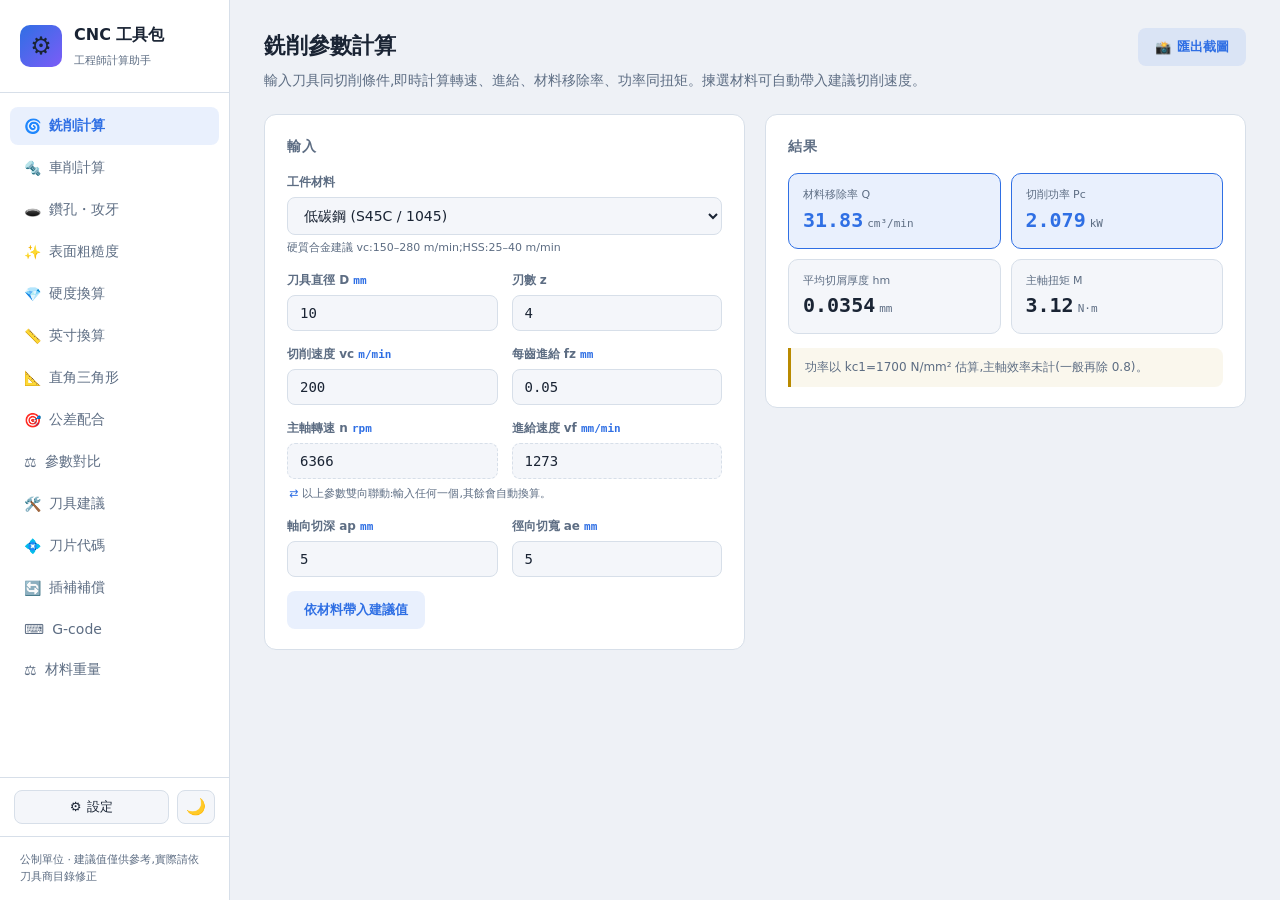
==== index.html @ b4320f6e "CNC 工程師工具包 — 初次部署 純前端 PWA:銑削/車削/鑽孔・攻牙/表面粗糙度/硬度/英寸/三角形/公差/參數對比(含 ROI)/刀具建議/刀片代碼/插補補償/G-code/材料重量,6 語言" ====
<!DOCTYPE html>
<html lang="zh-Hant">
<head>
  <meta charset="UTF-8" />
  <meta name="viewport" content="width=device-width, initial-scale=1.0, viewport-fit=cover" />
  <title>CNC 工程師工具包</title>
  <link rel="manifest" href="manifest.webmanifest" />
  <meta name="theme-color" content="#0d1117" id="theme-color-meta" />
  <link rel="apple-touch-icon" href="apple-touch-icon.png" />
  <meta name="apple-mobile-web-app-capable" content="yes" />
  <meta name="apple-mobile-web-app-status-bar-style" content="black-translucent" />
  <meta name="apple-mobile-web-app-title" content="CNC 工具包" />
  <meta name="mobile-web-app-capable" content="yes" />
  <script>
    // 喺 CSS 載入前先套用主題,避免閃爍
    (function () {
      var saved = null;
      try { saved = localStorage.getItem("cnc-theme"); } catch (e) {}
      var theme = saved || (window.matchMedia && matchMedia("(prefers-color-scheme: light)").matches ? "light" : "dark");
      document.documentElement.dataset.theme = theme;
    })();
  </script>
  <link rel="stylesheet" href="css/style.css" />
</head>
<body>
  <div class="layout">
    <!-- ============ 側欄導航 ============ -->
    <aside class="sidebar">
      <div class="brand">
        <div class="brand-icon">⚙</div>
        <div>
          <h1 data-i18n="brand.title">CNC 工具包</h1>
          <span data-i18n="brand.sub">工程師計算助手</span>
        </div>
      </div>
      <nav class="nav">
        <button class="nav-item active" data-tab="milling">🌀 <span data-i18n="nav.milling">銑削計算</span></button>
        <button class="nav-item" data-tab="turning">🔩 <span data-i18n="nav.turning">車削計算</span></button>
        <button class="nav-item" data-tab="drilling">🕳️ <span data-i18n="nav.drilling">鑽孔・攻牙</span></button>
        <button class="nav-item" data-tab="surface">✨ <span data-i18n="nav.surface">表面粗糙度</span></button>
        <button class="nav-item" data-tab="hardness">💎 <span data-i18n="nav.hardness">硬度換算</span></button>
        <button class="nav-item" data-tab="convert">📏 <span data-i18n="nav.convert">英寸換算</span></button>
        <button class="nav-item" data-tab="triangle">📐 <span data-i18n="nav.triangle">直角三角形</span></button>
        <button class="nav-item" data-tab="fits">🎯 <span data-i18n="nav.fits">公差配合</span></button>
        <button class="nav-item" data-tab="compare">⚖️ <span data-i18n="nav.compare">參數對比</span></button>
        <button class="nav-item" data-tab="advisor">🛠️ <span data-i18n="nav.advisor">刀具建議</span></button>
        <button class="nav-item" data-tab="insert">💠 <span data-i18n="nav.insert">刀片代碼</span></button>
        <button class="nav-item" data-tab="interp">🔄 <span data-i18n="nav.interp">插補補償</span></button>
        <button class="nav-item" data-tab="gcode">⌨️ <span data-i18n="nav.gcode">G-code</span></button>
        <button class="nav-item" data-tab="weight">⚖️ <span data-i18n="nav.weight">材料重量</span></button>
      </nav>
      <div class="sidebar-controls">
        <button id="settings-open">⚙️ <span data-i18n="settings.title">設定</span></button>
        <button id="theme-toggle" aria-label="Toggle theme">🌙</button>
      </div>
      <div class="sidebar-footer" data-i18n="footer">公制單位 · 建議值僅供參考,實際請依刀具商目錄修正</div>
    </aside>

    <!-- ============ 主內容 ============ -->
    <main class="content">

      <!-- ======== 銑削計算 ======== -->
      <section class="tab-panel active" id="tab-milling">
        <header class="panel-header">
          <div class="panel-titles">
            <h2 data-i18n="mill.title">銑削參數計算</h2>
            <p data-i18n="mill.desc">輸入刀具同切削條件,即時計算轉速、進給、材料移除率、功率同扭矩。</p>
          </div>
          <button class="btn-secondary export-btn">📸 <span data-i18n="btn.export">匯出截圖</span></button>
        </header>
        <div class="grid-2">
          <div class="card">
            <h3 data-i18n="card.input">輸入</h3>
            <div class="field">
              <label data-i18n="lbl.material">工件材料</label>
              <select id="mill-material"></select>
              <span class="hint" id="mill-vc-hint"></span>
            </div>
            <div class="field-row">
              <div class="field">
                <label><span data-i18n="lbl.toolDia">刀具直徑 D</span> <em data-ukind="len">mm</em></label>
                <input type="number" id="mill-d" value="10" min="0" step="any" data-ukind="len">
              </div>
              <div class="field">
                <label><span data-i18n="lbl.flutes">刃數 z</span></label>
                <input type="number" id="mill-z" value="4" min="1" step="1">
              </div>
            </div>
            <div class="field-row">
              <div class="field">
                <label><span data-i18n="lbl.vc">切削速度 vc</span> <em data-ukind="vc">m/min</em></label>
                <input type="number" id="mill-vc" value="200" min="0" step="any" data-ukind="vc">
              </div>
              <div class="field">
                <label><span data-i18n="lbl.fz">每齒進給 fz</span> <em data-ukind="len">mm</em></label>
                <input type="number" id="mill-fz" value="0.05" min="0" step="any" data-ukind="len">
              </div>
            </div>
            <div class="field-row">
              <div class="field">
                <label><span data-i18n="r.rpm">主軸轉速 n</span> <em>rpm</em></label>
                <input type="number" id="mill-n" value="6366" min="0" step="any" class="linked">
              </div>
              <div class="field">
                <label><span data-i18n="r.vf">進給速度 vf</span> <em data-ukind="feedRate">mm/min</em></label>
                <input type="number" id="mill-vf" value="1273" min="0" step="any" data-ukind="feedRate" class="linked">
              </div>
            </div>
            <span class="hint linked-hint" data-i18n="hint.linked">以上參數雙向聯動:輸入任何一個,其餘會自動換算。</span>
            <div class="field-row">
              <div class="field">
                <label><span data-i18n="lbl.ap">軸向切深 ap</span> <em data-ukind="len">mm</em></label>
                <input type="number" id="mill-ap" value="5" min="0" step="any" data-ukind="len">
              </div>
              <div class="field">
                <label><span data-i18n="lbl.ae">徑向切寬 ae</span> <em data-ukind="len">mm</em></label>
                <input type="number" id="mill-ae" value="5" min="0" step="any" data-ukind="len">
              </div>
            </div>
            <button class="btn-secondary" id="mill-suggest" data-i18n="mill.suggest">依材料帶入建議值</button>
          </div>
          <div class="card">
            <h3 data-i18n="card.result">結果</h3>
            <div class="results" id="mill-results"></div>
            <div class="note" id="mill-note"></div>
          </div>
        </div>
      </section>

      <!-- ======== 車削計算 ======== -->
      <section class="tab-panel" id="tab-turning">
        <header class="panel-header">
          <div class="panel-titles">
            <h2 data-i18n="turn.title">車削參數計算</h2>
            <p data-i18n="turn.desc">計算轉速、材料移除率、切削功率,同埋由進給與刀鼻半徑估算理論表面粗糙度。</p>
          </div>
          <button class="btn-secondary export-btn">📸 <span data-i18n="btn.export">匯出截圖</span></button>
        </header>
        <div class="grid-2">
          <div class="card">
            <h3 data-i18n="card.input">輸入</h3>
            <div class="field">
              <label data-i18n="lbl.material">工件材料</label>
              <select id="turn-material"></select>
              <span class="hint" id="turn-vc-hint"></span>
            </div>
            <div class="field-row">
              <div class="field">
                <label><span data-i18n="lbl.workDia">工件直徑 D</span> <em data-ukind="len">mm</em></label>
                <input type="number" id="turn-d" value="50" min="0" step="any" data-ukind="len">
              </div>
              <div class="field">
                <label><span data-i18n="lbl.vc">切削速度 vc</span> <em data-ukind="vc">m/min</em></label>
                <input type="number" id="turn-vc" value="200" min="0" step="any" data-ukind="vc">
              </div>
            </div>
            <div class="field-row">
              <div class="field">
                <label><span data-i18n="lbl.feedRev">每轉進給 f</span> <em data-ukind="feedRev">mm/rev</em></label>
                <input type="number" id="turn-f" value="0.2" min="0" step="any" data-ukind="len">
              </div>
              <div class="field">
                <label><span data-i18n="lbl.doc">切深 ap</span> <em data-ukind="len">mm</em></label>
                <input type="number" id="turn-ap" value="2" min="0" step="any" data-ukind="len">
              </div>
            </div>
            <div class="field-row">
              <div class="field">
                <label><span data-i18n="r.rpm">主軸轉速 n</span> <em>rpm</em></label>
                <input type="number" id="turn-n" value="1273" min="0" step="any" class="linked">
              </div>
              <div class="field">
                <label><span data-i18n="r.vf">進給速度 vf</span> <em data-ukind="feedRate">mm/min</em></label>
                <input type="number" id="turn-vf" value="255" min="0" step="any" data-ukind="feedRate" class="linked">
              </div>
            </div>
            <span class="hint linked-hint" data-i18n="hint.linked">以上參數雙向聯動:輸入任何一個,其餘會自動換算。</span>
            <div class="field">
              <label><span data-i18n="lbl.noseR">刀鼻半徑 rε</span> <em>mm</em></label>
              <select id="turn-rnose">
                <option value="0.2">0.2</option>
                <option value="0.4">0.4</option>
                <option value="0.8" selected>0.8</option>
                <option value="1.2">1.2</option>
                <option value="1.6">1.6</option>
              </select>
            </div>
          </div>
          <div class="card">
            <h3 data-i18n="card.result">結果</h3>
            <div class="results" id="turn-results"></div>
            <div class="note" id="turn-note"></div>
          </div>
        </div>
      </section>

      <!-- ======== 鑽孔・攻牙 ======== -->
      <section class="tab-panel" id="tab-drilling">
        <header class="panel-header">
          <div class="panel-titles">
            <h2 data-i18n="drill.title">鑽孔・攻牙計算</h2>
            <p data-i18n="drill.desc">鑽孔轉速進給功率計算,以及公制螺紋攻牙底孔直徑速查。</p>
          </div>
          <button class="btn-secondary export-btn">📸 <span data-i18n="btn.export">匯出截圖</span></button>
        </header>
        <div class="grid-2">
          <div class="card">
            <h3 data-i18n="drill.card">鑽孔</h3>
            <div class="field">
              <label data-i18n="lbl.material">工件材料</label>
              <select id="drill-material"></select>
              <span class="hint" id="drill-vc-hint"></span>
            </div>
            <div class="field-row">
              <div class="field">
                <label><span data-i18n="lbl.drillDia">鑽頭直徑 D</span> <em data-ukind="len">mm</em></label>
                <input type="number" id="drill-d" value="8" min="0" step="any" data-ukind="len">
              </div>
              <div class="field">
                <label><span data-i18n="lbl.vc">切削速度 vc</span> <em data-ukind="vc">m/min</em></label>
                <input type="number" id="drill-vc" value="80" min="0" step="any" data-ukind="vc">
              </div>
            </div>
            <div class="field-row">
              <div class="field">
                <label><span data-i18n="lbl.feedRev">每轉進給 f</span> <em data-ukind="feedRev">mm/rev</em></label>
                <input type="number" id="drill-f" value="0.15" min="0" step="any" data-ukind="len">
              </div>
              <div class="field">
                <label><span data-i18n="lbl.holeDepth">孔深</span> <em data-ukind="len">mm</em></label>
                <input type="number" id="drill-depth" value="24" min="0" step="any" data-ukind="len">
              </div>
            </div>
            <div class="field-row">
              <div class="field">
                <label><span data-i18n="r.rpm">主軸轉速 n</span> <em>rpm</em></label>
                <input type="number" id="drill-n" value="3183" min="0" step="any" class="linked">
              </div>
              <div class="field">
                <label><span data-i18n="r.vf">進給速度 vf</span> <em data-ukind="feedRate">mm/min</em></label>
                <input type="number" id="drill-vf" value="477" min="0" step="any" data-ukind="feedRate" class="linked">
              </div>
            </div>
            <span class="hint linked-hint" data-i18n="hint.linked">以上參數雙向聯動:輸入任何一個,其餘會自動換算。</span>
            <div class="field-row">
              <div class="field">
                <label><span data-i18n="lbl.pointAngle">鑽尖角</span> <em>°</em></label>
                <select id="drill-point">
                  <option value="118" selected>118°</option>
                  <option value="135">135°</option>
                  <option value="140">140°</option>
                  <option value="90">90°</option>
                </select>
              </div>
              <div class="field">
                <label><span data-i18n="lbl.peck">啄鑽量 q</span> <em data-ukind="len">mm</em></label>
                <input type="number" id="drill-peck" value="0" min="0" step="any" data-ukind="len">
                <span class="hint" data-i18n="hint.peck">0 = 唔啄鑽(一次鑽到底)</span>
              </div>
            </div>
            <div class="field">
              <label><span data-i18n="lbl.rapid">快移速率</span> <em data-ukind="feedRate">mm/min</em></label>
              <input type="number" id="drill-rapid" value="10000" min="0" step="any" data-ukind="feedRate">
            </div>
            <div class="results" id="drill-results"></div>
            <div class="note" id="drill-note"></div>
          </div>
          <div class="card">
            <h3 data-i18n="tap.card">攻牙底孔</h3>
            <div class="field-row">
              <div class="field">
                <label data-i18n="tap.standard">螺紋標準</label>
                <select id="tap-standard">
                  <option value="metric" data-i18n="tap.std.metric">公制 M</option>
                  <option value="unc" data-i18n="tap.std.unc">UNC 粗牙</option>
                  <option value="unf" data-i18n="tap.std.unf">UNF 細牙</option>
                  <option value="npt" data-i18n="tap.std.npt">NPT 錐管牙</option>
                </select>
              </div>
              <div class="field">
                <label data-i18n="lbl.threadSize">螺紋規格</label>
                <select id="tap-size"></select>
              </div>
            </div>
            <div class="field">
              <label><span data-i18n="lbl.tapRpm">攻牙轉速</span> <em>rpm</em></label>
              <input type="number" id="tap-rpm" value="500" min="1" step="50">
            </div>
            <div class="results" id="tap-results"></div>
            <div class="note" id="tap-npt-note"></div>
            <h3 style="margin-top:20px" data-i18n="tap.tableTitle">底孔速查表</h3>
            <div class="table-wrap">
              <table id="tap-table">
                <thead>
                  <tr>
                    <th data-i18n="th.size">規格</th>
                    <th data-i18n="th.pitch">螺距</th>
                    <th data-i18n="th.cutTap">切削攻牙底孔</th>
                    <th data-i18n="th.formTap">擠壓攻牙底孔</th>
                  </tr>
                </thead>
                <tbody></tbody>
              </table>
            </div>
          </div>
        </div>
      </section>

      <!-- ======== 表面粗糙度 ======== -->
      <section class="tab-panel" id="tab-surface">
        <header class="panel-header">
          <div class="panel-titles">
            <h2 data-i18n="surf.title">表面粗糙度計算</h2>
            <p data-i18n="surf.desc">由進給同刀鼻半徑估算理論 Ra/Rz;或由目標 Ra 反推最大進給。</p>
          </div>
          <button class="btn-secondary export-btn">📸 <span data-i18n="btn.export">匯出截圖</span></button>
        </header>
        <div class="grid-2">
          <div class="card">
            <h3 data-i18n="surf.card">車削 / 圓鼻刀 Ra</h3>
            <div class="seg" data-group="surf-mode">
              <button class="seg-btn active" data-val="ra" data-i18n="seg.byFeed">由進給求 Ra</button>
              <button class="seg-btn" data-val="feed" data-i18n="seg.byRa">由目標 Ra 反推進給</button>
            </div>
            <div class="field-row">
              <div class="field" id="surf-f-field">
                <label><span data-i18n="lbl.feedRev">每轉進給 f</span> <em data-ukind="feedRev">mm/rev</em></label>
                <input type="number" id="surf-f" value="0.2" min="0" step="any" data-ukind="len">
              </div>
              <div class="field hidden" id="surf-ra-field">
                <label><span data-i18n="lbl.targetRa">目標 Ra</span> <em data-ukind="rough">µm</em></label>
                <input type="number" id="surf-ra-target" value="1.6" min="0" step="any" data-ukind="rough">
              </div>
              <div class="field">
                <label><span data-i18n="lbl.noseR">刀鼻半徑 rε</span> <em>mm</em></label>
                <select id="surf-rnose">
                  <option value="0.2">0.2</option>
                  <option value="0.4">0.4</option>
                  <option value="0.8" selected>0.8</option>
                  <option value="1.2">1.2</option>
                  <option value="1.6">1.6</option>
                </select>
              </div>
            </div>
            <div class="results" id="surf-results"></div>
            <div class="note" data-i18n="surf.note">理論值為幾何下限;實際 Ra 一般會高 20–50%。</div>
          </div>
          <div class="card">
            <h3 data-i18n="scallop.card">球刀殘料高度 (Scallop)</h3>
            <div class="seg" data-group="scallop-mode">
              <button class="seg-btn active" data-val="height" data-i18n="seg.byStep">由行距求殘料</button>
              <button class="seg-btn" data-val="step" data-i18n="seg.byScallop">由殘料反推行距</button>
            </div>
            <div class="field-row">
              <div class="field">
                <label><span data-i18n="lbl.ballDia">球刀直徑 D</span> <em data-ukind="len">mm</em></label>
                <input type="number" id="scallop-d" value="6" min="0" step="any" data-ukind="len">
              </div>
              <div class="field" id="scallop-step-field">
                <label><span data-i18n="lbl.stepover">行距 stepover</span> <em data-ukind="len">mm</em></label>
                <input type="number" id="scallop-step" value="0.5" min="0" step="any" data-ukind="len">
              </div>
              <div class="field hidden" id="scallop-h-field">
                <label><span data-i18n="lbl.targetScallop">目標殘料高度</span> <em data-ukind="len">mm</em></label>
                <input type="number" id="scallop-h-target" value="0.01" min="0" step="any" data-ukind="len">
              </div>
            </div>
            <div class="results" id="scallop-results"></div>
            <div class="note" data-i18n="scallop.note">殘料高度即係相鄰刀路之間留低嘅波峰高度。</div>
          </div>
        </div>
      </section>

      <!-- ======== 硬度換算 ======== -->
      <section class="tab-panel" id="tab-hardness">
        <header class="panel-header">
          <div class="panel-titles">
            <h2 data-i18n="hard.title">材料硬度換算</h2>
            <p data-i18n="hard.desc">HRC・HV・HB・HRB 互換,並估算抗拉強度。</p>
          </div>
          <button class="btn-secondary export-btn">📸 <span data-i18n="btn.export">匯出截圖</span></button>
        </header>
        <div class="grid-2">
          <div class="card">
            <h3 data-i18n="card.input">輸入</h3>
            <div class="field-row">
              <div class="field">
                <label data-i18n="lbl.scale">硬度標尺</label>
                <select id="hard-type">
                  <option value="hrc" data-i18n="scale.hrc">HRC(洛氏 C)</option>
                  <option value="hv" data-i18n="scale.hv">HV(維氏)</option>
                  <option value="hb" data-i18n="scale.hb">HB(布氏)</option>
                  <option value="hrb" data-i18n="scale.hrb">HRB(洛氏 B)</option>
                </select>
              </div>
              <div class="field">
                <label data-i18n="lbl.value">數值</label>
                <input type="number" id="hard-value" value="45" step="1">
              </div>
            </div>
            <div class="results" id="hard-results"></div>
            <div class="note" data-i18n="hard.note">換算表適用於非奧氏體鋼。</div>
          </div>
          <div class="card">
            <h3 data-i18n="hard.tableTitle">對照表(節錄)</h3>
            <div class="table-wrap tall">
              <table id="hard-table">
                <thead>
                  <tr><th>HRC</th><th>HV</th><th>HB</th><th id="hard-uts-th">抗拉 MPa</th></tr>
                </thead>
                <tbody></tbody>
              </table>
            </div>
          </div>
        </div>
      </section>

      <!-- ======== 英寸換算 ======== -->
      <section class="tab-panel" id="tab-convert">
        <header class="panel-header">
          <div class="panel-titles">
            <h2 data-i18n="conv.title">英寸 ⇄ 公制換算</h2>
            <p data-i18n="conv.desc">分數或小數英寸同毫米互換,支援 1 3/8、5/16、0.375 呢啲格式。</p>
          </div>
          <button class="btn-secondary export-btn">📸 <span data-i18n="btn.export">匯出截圖</span></button>
        </header>
        <div class="grid-2">
          <div class="card">
            <h3 data-i18n="conv.card">換算</h3>
            <div class="field">
              <label><span data-i18n="lbl.inch">英寸(分數或小數)</span> <em>in</em></label>
              <input type="text" id="conv-inch" value="1 3/8" autocomplete="off" spellcheck="false">
              <span class="hint" data-i18n="conv.hint">支援格式:1 3/8、1-3/8、5/16、0.375、25/64(可加 ″ 或 in)</span>
            </div>
            <div class="field-row">
              <div class="field">
                <label><span data-i18n="lbl.mm">毫米</span> <em>mm</em></label>
                <input type="number" id="conv-mm" value="34.925" min="0" step="any">
              </div>
              <div class="field">
                <label data-i18n="lbl.fracPrec">分數精度</label>
                <select id="conv-prec">
                  <option value="8">1/8</option>
                  <option value="16">1/16</option>
                  <option value="32">1/32</option>
                  <option value="64" selected>1/64</option>
                </select>
              </div>
            </div>
            <span class="hint linked-hint" data-i18n="hint.linked">以上參數雙向聯動:輸入任何一個,其餘會自動換算。</span>
            <div class="results" id="conv-results"></div>
          </div>
          <div class="card">
            <h3 data-i18n="conv.tableTitle">分數英寸對照表(至 1″)</h3>
            <div class="table-wrap tall">
              <table id="frac-table">
                <thead>
                  <tr>
                    <th data-i18n="th.frac">分數</th>
                    <th data-i18n="r.inchDec">小數英寸</th>
                    <th data-i18n="r.mmv">毫米</th>
                  </tr>
                </thead>
                <tbody></tbody>
              </table>
            </div>
          </div>
        </div>
      </section>

      <!-- ======== 直角三角形 ======== -->
      <section class="tab-panel" id="tab-triangle">
        <header class="panel-header">
          <div class="panel-titles">
            <h2 data-i18n="tri.title">直角三角形計算</h2>
            <p data-i18n="tri.desc">輸入任何兩個已知值(至少一條邊),自動求出其餘邊長、角度、面積同周長。</p>
          </div>
          <button class="btn-secondary export-btn">📸 <span data-i18n="btn.export">匯出截圖</span></button>
        </header>
        <div class="grid-2">
          <div class="card">
            <h3 data-i18n="tri.card">已知值(輸入任意兩個)</h3>
            <div class="tri-stage">
              <svg viewBox="0 0 500 340" preserveAspectRatio="xMidYMid meet" aria-hidden="true">
                <polygon points="30,290 400,290 400,50" class="tri-shape"/>
                <polyline points="378,290 378,268 400,268" class="tri-right"/>
                <path d="M 78 290 A 48 48 0 0 0 71 265" class="tri-arc"/>
                <path d="M 400 98 A 48 48 0 0 0 372 122" class="tri-arc"/>
              </svg>
              <div class="tri-field" style="left:38%; top:34%">
                <label>c</label>
                <input type="number" id="tri-c" min="0" step="any">
                <button class="tri-q" data-key="c">?</button>
              </div>
              <div class="tri-field" style="left:84%; top:50%">
                <label>a</label>
                <input type="number" id="tri-a" value="30" min="0" step="any">
                <button class="tri-q" data-key="a">?</button>
              </div>
              <div class="tri-field" style="left:43%; top:93%">
                <label>b</label>
                <input type="number" id="tri-b" value="40" min="0" step="any">
                <button class="tri-q" data-key="b">?</button>
              </div>
              <div class="tri-field" style="left:27%; top:79%">
                <label class="tri-ang">A°</label>
                <input type="number" id="tri-A" min="0" max="90" step="any">
                <button class="tri-q" data-key="A">?</button>
              </div>
              <div class="tri-field" style="left:60%; top:12%">
                <label class="tri-ang">B°</label>
                <input type="number" id="tri-B" min="0" max="90" step="any">
                <button class="tri-q" data-key="B">?</button>
              </div>
            </div>
            <span class="hint" data-i18n="tri.hint">輸入任何兩個已知值(至少一條邊),撳「?」將該欄位設為自動計算。</span>
            <div class="note" id="tri-note"></div>
          </div>
          <div class="card">
            <h3 data-i18n="card.result">結果</h3>
            <div class="results" id="tri-results"></div>
          </div>
        </div>
      </section>

      <!-- ======== 公差配合 ======== -->
      <section class="tab-panel" id="tab-fits">
        <header class="panel-header">
          <div class="panel-titles">
            <h2 data-i18n="fit.title">極限偏差查詢(ISO 286)</h2>
            <p data-i18n="fit.desc">輸入稱呼尺寸並揀公差帶(H6、H7、g6 等),查上下極限偏差同極限尺寸。</p>
          </div>
          <button class="btn-secondary export-btn">📸 <span data-i18n="btn.export">匯出截圖</span></button>
        </header>
        <div class="grid-2">
          <div class="card">
            <h3 data-i18n="fit.card">查詢</h3>
            <div class="field-row">
              <div class="field">
                <label><span data-i18n="lbl.nominal">稱呼尺寸</span> <em>mm</em></label>
                <input type="number" id="fit-d" value="25" min="0" max="500" step="any">
              </div>
              <div class="field">
                <label data-i18n="lbl.fitClass">公差帶</label>
                <select id="fit-class"></select>
              </div>
            </div>
            <div class="results" id="fit-results"></div>
            <div class="note" data-i18n="fit.note">依 ISO 286-2;H 孔下偏差 EI=0。</div>
          </div>
          <div class="card">
            <h3 data-i18n="fit.tableTitle">H6–H9 極限偏差對照表(孔,EI=0)</h3>
            <div class="table-wrap tall">
              <table id="fit-table">
                <thead>
                  <tr>
                    <th data-i18n="th.range">尺寸範圍 mm</th>
                    <th>H6</th><th>H7</th><th>H8</th><th>H9</th>
                  </tr>
                </thead>
                <tbody></tbody>
              </table>
            </div>
          </div>
        </div>
      </section>

      <!-- ======== 參數對比 ======== -->
      <section class="tab-panel" id="tab-compare">
        <header class="panel-header">
          <div class="panel-titles">
            <h2 data-i18n="cmp.title">銑削參數對比</h2>
            <p data-i18n="cmp.desc">並排對比兩組切削參數嘅效率、功率同預估刀具壽命變化。</p>
          </div>
          <button class="btn-secondary export-btn">📸 <span data-i18n="btn.export">匯出截圖</span></button>
        </header>
        <div class="grid-2">
          <div class="card scheme-a">
            <h3 data-i18n="cmp.schemeA">方案 A</h3>
            <div class="compare-inputs" data-scheme="a"></div>
          </div>
          <div class="card scheme-b">
            <h3 data-i18n="cmp.schemeB">方案 B</h3>
            <div class="compare-inputs" data-scheme="b"></div>
          </div>
        </div>
        <div class="card" style="margin-top:20px">
          <h3 data-i18n="cmp.resultTitle">對比結果</h3>
          <div class="field" style="max-width:360px">
            <label data-i18n="lbl.toolMat">刀具材質(影響 Taylor 壽命指數)</label>
            <select id="cmp-toolmat">
              <option value="0.25" selected data-i18n="toolmat.carbide">硬質合金 (n≈0.25)</option>
              <option value="0.125" data-i18n="toolmat.hss">高速鋼 HSS (n≈0.125)</option>
              <option value="0.4" data-i18n="toolmat.ceramic">陶瓷 (n≈0.4)</option>
            </select>
          </div>
          <div class="table-wrap">
            <table id="cmp-table">
              <thead>
                <tr>
                  <th data-i18n="th.item">項目</th>
                  <th data-i18n="cmp.schemeA">方案 A</th>
                  <th data-i18n="cmp.schemeB">方案 B</th>
                  <th data-i18n="th.delta">差異 (B vs A)</th>
                </tr>
              </thead>
              <tbody></tbody>
            </table>
          </div>
          <div class="note" data-i18n="cmp.note">刀具壽命比以 Taylor 公式 vc·Tⁿ=C 估算。</div>
        </div>
        <div class="card" style="margin-top:20px">
          <h3 data-i18n="cmp.roiTitle">💰 成本效益 (ROI)</h3>
          <div class="roi-inputs">
            <div class="field">
              <label><span data-i18n="roi.vol">每件去除體積</span> <em>cm³</em></label>
              <input type="number" id="roi-vol" value="50" min="0" step="any">
            </div>
            <div class="field">
              <label><span data-i18n="roi.rate">機台費率</span> <em>/hr</em></label>
              <input type="number" id="roi-rate" value="500" min="0" step="any">
            </div>
            <div class="field">
              <label><span data-i18n="roi.life">方案A刀具壽命</span> <em>min</em></label>
              <input type="number" id="roi-life" value="30" min="0" step="any">
            </div>
            <div class="field">
              <label><span data-i18n="roi.toolcost">每刃刀具成本</span></label>
              <input type="number" id="roi-toolcost" value="40" min="0" step="any">
            </div>
            <div class="field">
              <label><span data-i18n="roi.qty">批量</span> <em data-i18n="roi.pcs">件</em></label>
              <input type="number" id="roi-qty" value="100" min="0" step="1">
            </div>
          </div>
          <div class="table-wrap">
            <table id="roi-table">
              <thead>
                <tr>
                  <th data-i18n="th.item">項目</th>
                  <th data-i18n="cmp.schemeA">方案 A</th>
                  <th data-i18n="cmp.schemeB">方案 B</th>
                  <th data-i18n="th.delta">差異 (B vs A)</th>
                </tr>
              </thead>
              <tbody></tbody>
            </table>
          </div>
          <div id="roi-cta" class="roi-cta"></div>
          <div class="note" data-i18n="roi.note">成本 = 機台工時 + 刀具消耗(依 Taylor 壽命)。數值僅供決策參考,實際依你嘅工時費同刀具單價。</div>
        </div>
      </section>

      <!-- ======== 刀具建議 ======== -->
      <section class="tab-panel" id="tab-advisor">
        <header class="panel-header">
          <div class="panel-titles">
            <h2 data-i18n="adv.title">刀具參數建議</h2>
            <p data-i18n="adv.desc">揀工件材料同加工類型,提供刀具材質、塗層、幾何、冷卻方式建議。</p>
          </div>
          <button class="btn-secondary export-btn">📸 <span data-i18n="btn.export">匯出截圖</span></button>
        </header>
        <div class="grid-2">
          <div class="card">
            <h3 data-i18n="card.cond">條件</h3>
            <div class="field">
              <label data-i18n="lbl.material">工件材料</label>
              <select id="adv-material"></select>
            </div>
            <div class="field-row">
              <div class="field">
                <label data-i18n="lbl.opType">加工類型</label>
                <select id="adv-op">
                  <option value="milling" data-i18n="op.milling">銑削</option>
                  <option value="turning" data-i18n="op.turning">車削</option>
                  <option value="drilling" data-i18n="op.drilling">鑽孔</option>
                </select>
              </div>
              <div class="field">
                <label><span data-i18n="lbl.toolDia">刀具直徑 D</span> <em data-ukind="len">mm</em></label>
                <input type="number" id="adv-d" value="10" min="0" step="any" data-ukind="len">
              </div>
            </div>
            <div class="results" id="adv-params"></div>
          </div>
          <div class="card">
            <h3 data-i18n="card.advice">建議</h3>
            <div id="adv-advice" class="advice"></div>
            <div id="adv-shop" class="shop-cards"></div>
          </div>
        </div>
      </section>

      <!-- ======== 刀片 ISO 代碼解讀 ======== -->
      <section class="tab-panel" id="tab-insert">
        <header class="panel-header">
          <div class="panel-titles">
            <h2 data-i18n="ins.title">刀片 ISO 代碼解讀</h2>
            <p data-i18n="ins.desc">輸入可轉位刀片 ISO 1832 代碼(例:CNMG120408),解讀形狀、後角、公差、型式、尺寸、刀尖半徑,並附切深同進給建議。</p>
          </div>
          <button class="btn-secondary export-btn">📸 <span data-i18n="btn.export">匯出截圖</span></button>
        </header>
        <div class="grid-2">
          <div class="card">
            <h3 data-i18n="ins.card">刀片代碼</h3>
            <div class="field">
              <label><span data-i18n="lbl.insertCode">刀片代碼</span></label>
              <input type="text" id="insert-code" value="CNMG120408" autocomplete="off" spellcheck="false" style="text-transform:uppercase; letter-spacing:1px">
              <span class="hint" data-i18n="ins.hint">支援格式:CNMG120408、DCMT11T304、RCMX2006(可含空格或連字號)。撳下面範例快速填入。</span>
            </div>
            <div class="field">
              <label data-i18n="ins.examples">常見範例</label>
              <div class="chip-row" id="insert-examples"></div>
            </div>
            <div class="results" id="insert-results"></div>
            <div class="note" id="insert-note"></div>
            <div id="insert-shop" class="shop-cards"></div>
          </div>
          <div class="card">
            <h3 data-i18n="ins.legendCard">代碼位置說明</h3>
            <div class="table-wrap tall">
              <table id="insert-table">
                <thead>
                  <tr>
                    <th data-i18n="th.pos">位置</th>
                    <th data-i18n="th.code">代碼</th>
                    <th data-i18n="th.meaning">意義</th>
                  </tr>
                </thead>
                <tbody></tbody>
              </table>
            </div>
          </div>
        </div>
      </section>

      <!-- ======== 圓弧/螺旋插補進給補償 ======== -->
      <section class="tab-panel" id="tab-interp">
        <header class="panel-header">
          <div class="panel-titles">
            <h2 data-i18n="ip.title">圓弧/螺旋插補進給補償</h2>
            <p data-i18n="ip.desc">插補鏜孔或走圓弧時,刀具中心圓 ≠ 刀刃接觸圓,程式進給要換算先至維持正確每齒進給。內圓要降、外圓要加。</p>
          </div>
          <button class="btn-secondary export-btn">📸 <span data-i18n="btn.export">匯出截圖</span></button>
        </header>
        <div class="grid-2">
          <div class="card">
            <h3 data-i18n="card.input">輸入</h3>
            <div class="seg" data-group="ip-mode">
              <button class="seg-btn active" data-val="internal" data-i18n="ip.internal">內圓(鏜孔/內輪廓)</button>
              <button class="seg-btn" data-val="external" data-i18n="ip.external">外圓(外輪廓/凸台)</button>
            </div>
            <div class="field-row">
              <div class="field">
                <label><span data-i18n="lbl.toolDia">刀具直徑 D</span> <em data-ukind="len">mm</em></label>
                <input type="number" id="ip-dtool" value="10" min="0" step="any" data-ukind="len">
              </div>
              <div class="field">
                <label><span data-i18n="ip.circleDia">目標圓直徑</span> <em data-ukind="len">mm</em></label>
                <input type="number" id="ip-dcircle" value="30" min="0" step="any" data-ukind="len">
                <span class="hint" id="ip-circle-hint"></span>
              </div>
            </div>
            <div class="field-row">
              <div class="field">
                <label><span data-i18n="r.rpm">主軸轉速 n</span> <em>rpm</em></label>
                <input type="number" id="ip-n" value="3000" min="0" step="any">
              </div>
              <div class="field">
                <label><span data-i18n="lbl.flutes">刃數 z</span></label>
                <input type="number" id="ip-z" value="4" min="1" step="1">
              </div>
            </div>
            <div class="field-row">
              <div class="field">
                <label><span data-i18n="lbl.fz">每齒進給 fz</span> <em data-ukind="len">mm</em></label>
                <input type="number" id="ip-fz" value="0.05" min="0" step="any" data-ukind="len">
              </div>
              <div class="field">
                <label><span data-i18n="ip.helixPitch">螺旋導程(每圈)</span> <em data-ukind="len">mm</em></label>
                <input type="number" id="ip-pitch" value="0" min="0" step="any" data-ukind="len">
                <span class="hint" data-i18n="ip.helixHint">0 = 純圓弧插補;>0 = 螺旋插補(算斜升角)</span>
              </div>
            </div>
          </div>
          <div class="card">
            <h3 data-i18n="card.result">結果</h3>
            <div class="results" id="ip-results"></div>
            <div class="note" id="ip-note"></div>
          </div>
        </div>
      </section>

      <!-- ======== G-code 產生器 ======== -->
      <section class="tab-panel" id="tab-gcode">
        <header class="panel-header">
          <div class="panel-titles">
            <h2 data-i18n="gc.title">G-code 產生器</h2>
            <p data-i18n="gc.desc">揀範式、填參數,即時產生可複製嘅 G-code:鑽孔陣列、螺旋鏜孔、面銑走刀。</p>
          </div>
          <button class="btn-secondary export-btn">📸 <span data-i18n="btn.export">匯出截圖</span></button>
        </header>
        <div class="grid-2">
          <div class="card">
            <h3 data-i18n="gc.card">參數</h3>
            <div class="seg" data-group="gc-mode">
              <button class="seg-btn active" data-val="bolt" data-i18n="gc.mode.bolt">鑽孔陣列</button>
              <button class="seg-btn" data-val="helix" data-i18n="gc.mode.helix">螺旋鏜孔</button>
              <button class="seg-btn" data-val="face" data-i18n="gc.mode.face">面銑</button>
            </div>
            <div id="gcode-params">
              <div class="field-row">
                <div class="field"><label><span data-i18n="gc.rpm">主軸轉速 S</span> <em>rpm</em></label><input type="number" id="gc-rpm" value="3000" step="any"></div>
                <div class="field"><label><span data-i18n="gc.feed">進給 F</span> <em class="gc-ufeed">mm/min</em></label><input type="number" id="gc-feed" value="300" step="any"></div>
              </div>
              <div class="field-row">
                <div class="field"><label><span data-i18n="gc.rPlane">R 平面</span> <em class="gc-ulen">mm</em></label><input type="number" id="gc-rplane" value="2" step="any"></div>
                <div class="field"><label><span data-i18n="gc.safeZ">安全高度 Z</span> <em class="gc-ulen">mm</em></label><input type="number" id="gc-safez" value="25" step="any"></div>
              </div>

              <div class="gcode-group" data-mode="bolt">
                <div class="field-row">
                  <div class="field"><label><span data-i18n="gc.cx">中心 X</span> <em class="gc-ulen">mm</em></label><input type="number" id="gc-cx" value="0" step="any"></div>
                  <div class="field"><label><span data-i18n="gc.cy">中心 Y</span> <em class="gc-ulen">mm</em></label><input type="number" id="gc-cy" value="0" step="any"></div>
                </div>
                <div class="field-row">
                  <div class="field"><label><span data-i18n="gc.bcd">節圓直徑</span> <em class="gc-ulen">mm</em></label><input type="number" id="gc-bcd" value="80" step="any"></div>
                  <div class="field"><label><span data-i18n="gc.holes">孔數</span></label><input type="number" id="gc-holes" value="6" min="1" step="1"></div>
                </div>
                <div class="field-row">
                  <div class="field"><label><span data-i18n="gc.startAng">起始角度</span> <em>°</em></label><input type="number" id="gc-startang" value="0" step="any"></div>
                  <div class="field"><label><span data-i18n="gc.depth">深度</span> <em class="gc-ulen">mm</em></label><input type="number" id="gc-depth-b" value="10" step="any"></div>
                </div>
                <div class="field"><label><span data-i18n="gc.peck">啄鑽量 Q</span> <em class="gc-ulen">mm</em></label><input type="number" id="gc-peck" value="0" min="0" step="any"><span class="hint" data-i18n="gc.peckHint">0 = G81 不啄鑽</span></div>
              </div>

              <div class="gcode-group hidden" data-mode="helix">
                <div class="field-row">
                  <div class="field"><label><span data-i18n="gc.cx">中心 X</span> <em class="gc-ulen">mm</em></label><input type="number" id="gc-hcx" value="0" step="any"></div>
                  <div class="field"><label><span data-i18n="gc.cy">中心 Y</span> <em class="gc-ulen">mm</em></label><input type="number" id="gc-hcy" value="0" step="any"></div>
                </div>
                <div class="field-row">
                  <div class="field"><label><span data-i18n="gc.bore">孔徑</span> <em class="gc-ulen">mm</em></label><input type="number" id="gc-bore" value="30" step="any"></div>
                  <div class="field"><label><span data-i18n="gc.tool">刀徑</span> <em class="gc-ulen">mm</em></label><input type="number" id="gc-htool" value="12" step="any"></div>
                </div>
                <div class="field-row">
                  <div class="field"><label><span data-i18n="gc.depth">深度</span> <em class="gc-ulen">mm</em></label><input type="number" id="gc-depth-h" value="15" step="any"></div>
                  <div class="field"><label><span data-i18n="gc.pitch">螺旋導程</span> <em class="gc-ulen">mm</em></label><input type="number" id="gc-pitch" value="1" min="0.01" step="any"></div>
                </div>
              </div>

              <div class="gcode-group hidden" data-mode="face">
                <div class="field-row">
                  <div class="field"><label><span data-i18n="gc.x0">起點 X</span> <em class="gc-ulen">mm</em></label><input type="number" id="gc-x0" value="0" step="any"></div>
                  <div class="field"><label><span data-i18n="gc.y0">起點 Y</span> <em class="gc-ulen">mm</em></label><input type="number" id="gc-y0" value="0" step="any"></div>
                </div>
                <div class="field-row">
                  <div class="field"><label><span data-i18n="gc.width">寬度 W</span> <em class="gc-ulen">mm</em></label><input type="number" id="gc-width" value="100" step="any"></div>
                  <div class="field"><label><span data-i18n="gc.length">長度 L</span> <em class="gc-ulen">mm</em></label><input type="number" id="gc-length" value="60" step="any"></div>
                </div>
                <div class="field-row">
                  <div class="field"><label><span data-i18n="gc.tool">刀徑</span> <em class="gc-ulen">mm</em></label><input type="number" id="gc-ftool" value="50" step="any"></div>
                  <div class="field"><label><span data-i18n="gc.stepover">行距 ae</span> <em class="gc-ulen">mm</em></label><input type="number" id="gc-stepover" value="35" step="any"></div>
                </div>
                <div class="field"><label><span data-i18n="gc.depth">深度</span> <em class="gc-ulen">mm</em></label><input type="number" id="gc-depth-f" value="1" step="any"></div>
              </div>
            </div>
          </div>
          <div class="card">
            <div class="gcode-out-head">
              <h3 data-i18n="gc.outCard">G-code 輸出</h3>
              <button class="btn-secondary" id="gcode-copy" data-i18n="gc.copy">複製</button>
            </div>
            <textarea id="gcode-out" class="gcode-out" readonly spellcheck="false"></textarea>
            <div class="note" data-i18n="gc.note">產生嘅係通用 G-code,請依你機床控制器方言核對,並先空跑驗證。G2/G3 方向依順逆銑同主軸而定。</div>
          </div>
        </div>
      </section>

      <!-- ======== 材料重量 / 成本 ======== -->
      <section class="tab-panel" id="tab-weight">
        <header class="panel-header">
          <div class="panel-titles">
            <h2 data-i18n="wt.title">材料重量 / 成本</h2>
            <p data-i18n="wt.desc">由胚料形狀尺寸同材料密度計算重量,並依每公斤單價估算材料成本(報價用)。</p>
          </div>
          <button class="btn-secondary export-btn">📸 <span data-i18n="btn.export">匯出截圖</span></button>
        </header>
        <div class="grid-2">
          <div class="card">
            <h3 data-i18n="card.input">輸入</h3>
            <div class="field-row">
              <div class="field">
                <label data-i18n="lbl.material">工件材料</label>
                <select id="wt-material"></select>
              </div>
              <div class="field">
                <label><span data-i18n="wt.density">密度</span> <em>g/cm³</em></label>
                <input type="number" id="wt-density" value="7.85" min="0" step="any">
              </div>
            </div>
            <div class="seg" data-group="wt-shape">
              <button class="seg-btn active" data-val="block" data-i18n="wt.shape.block">方料</button>
              <button class="seg-btn" data-val="round" data-i18n="wt.shape.round">圓棒</button>
              <button class="seg-btn" data-val="tube" data-i18n="wt.shape.tube">管料</button>
            </div>
            <div class="wt-group" data-shape="block">
              <div class="field-row">
                <div class="field"><label><span data-i18n="wt.len">長 L</span> <em data-ukind="len">mm</em></label><input type="number" id="wt-l" value="100" min="0" step="any" data-ukind="len"></div>
                <div class="field"><label><span data-i18n="wt.wid">寬 W</span> <em data-ukind="len">mm</em></label><input type="number" id="wt-w" value="60" min="0" step="any" data-ukind="len"></div>
              </div>
              <div class="field"><label><span data-i18n="wt.hei">高 H</span> <em data-ukind="len">mm</em></label><input type="number" id="wt-h" value="25" min="0" step="any" data-ukind="len"></div>
            </div>
            <div class="wt-group hidden" data-shape="round">
              <div class="field-row">
                <div class="field"><label><span data-i18n="wt.dia">直徑 D</span> <em data-ukind="len">mm</em></label><input type="number" id="wt-d" value="50" min="0" step="any" data-ukind="len"></div>
                <div class="field"><label><span data-i18n="wt.length">長度</span> <em data-ukind="len">mm</em></label><input type="number" id="wt-len" value="200" min="0" step="any" data-ukind="len"></div>
              </div>
            </div>
            <div class="wt-group hidden" data-shape="tube">
              <div class="field-row">
                <div class="field"><label><span data-i18n="wt.od">外徑 OD</span> <em data-ukind="len">mm</em></label><input type="number" id="wt-od" value="50" min="0" step="any" data-ukind="len"></div>
                <div class="field"><label><span data-i18n="wt.id">內徑 ID</span> <em data-ukind="len">mm</em></label><input type="number" id="wt-id" value="40" min="0" step="any" data-ukind="len"></div>
              </div>
              <div class="field"><label><span data-i18n="wt.length">長度</span> <em data-ukind="len">mm</em></label><input type="number" id="wt-tlen" value="200" min="0" step="any" data-ukind="len"></div>
            </div>
            <div class="field-row">
              <div class="field"><label data-i18n="wt.qty">件數</label><input type="number" id="wt-qty" value="1" min="1" step="1"></div>
              <div class="field"><label><span data-i18n="wt.cost">每 kg 成本</span> <em class="wt-cur">US$</em></label><input type="number" id="wt-cost" value="0" min="0" step="any"></div>
            </div>
          </div>
          <div class="card">
            <h3 data-i18n="card.result">結果</h3>
            <div class="results" id="wt-results"></div>
            <div class="note" data-i18n="wt.note">重量 = 體積 × 密度。密度可依材料自動帶入,亦可手動修改。成本輸入每公斤單價即估算。</div>
          </div>
        </div>
      </section>

    </main>
  </div>

  <!-- ============ 詢價單(銷售 trigger) ============ -->
  <button id="inquiry-fab" class="inquiry-fab hidden">🧾 <span data-i18n="cart.button">詢價單</span> <span id="inquiry-count" class="inquiry-count">0</span></button>

  <div class="modal-overlay hidden" id="inquiry-modal">
    <div class="modal">
      <div class="modal-head">
        <h3 data-i18n="cart.title">詢價單</h3>
        <button id="inquiry-close" aria-label="Close">✕</button>
      </div>
      <div id="inquiry-list"></div>
      <div class="field">
        <label data-i18n="cart.contactLabel">你的聯絡方式 / 備註</label>
        <textarea id="inquiry-contact" rows="2" data-i18n-ph="cart.contactPlaceholder" placeholder="公司 / 姓名 / 電話 / 交期"></textarea>
      </div>
      <div class="inquiry-actions">
        <button id="inquiry-wa" class="btn-cta" data-i18n="cart.submitWa">WhatsApp 送出</button>
        <button id="inquiry-email" class="btn-secondary" data-i18n="cart.submitEmail">Email 送出</button>
        <button id="inquiry-clear" class="btn-ghost" data-i18n="cart.clear">清空</button>
      </div>
      <p class="inquiry-note" data-i18n="cart.note">送出只會開啟 WhatsApp / 郵件撰寫視窗,你可以檢查後先發送。</p>
    </div>
  </div>

  <!-- ============ 設定彈窗 ============ -->
  <div class="modal-overlay hidden" id="settings-modal">
    <div class="modal">
      <div class="modal-head">
        <h3 data-i18n="settings.title">設定</h3>
        <button id="settings-close" aria-label="Close">✕</button>
      </div>
      <div class="field">
        <label data-i18n="settings.lang">語言</label>
        <select id="lang-select"></select>
      </div>
      <div class="field">
        <label data-i18n="settings.units">單位系統</label>
        <div class="seg" id="units-seg">
          <button class="seg-btn" data-val="metric" data-i18n="units.metric">公制 (mm)</button>
          <button class="seg-btn" data-val="imperial" data-i18n="units.imperial">英制 (inch)</button>
        </div>
      </div>
    </div>
  </div>

  <script src="js/i18n.js"></script>
  <script src="js/data.js"></script>
  <script src="js/calc.js"></script>
  <script src="js/export.js"></script>
  <script src="js/shop.js"></script>
  <script src="js/app.js"></script>
  <script>
    // PWA:註冊 Service Worker(只喺 http/https 有效,file:// 唔支援)
    if ("serviceWorker" in navigator && location.protocol.startsWith("http")) {
      window.addEventListener("load", () => {
        navigator.serviceWorker.register("sw.js").catch(() => {});
      });
    }
  </script>
</body>
</html>
---- css/style.css ----
/* =========================================================
 * CNC 工程師工具包 — 樣式
 * ========================================================= */

:root {
  --bg: #0d1117;
  --bg-panel: #161b22;
  --bg-card: #1c2330;
  --bg-input: #0f141c;
  --border: #2b3648;
  --text: #e6edf3;
  --text-dim: #8b98a9;
  --accent: #4f8ef7;
  --accent-soft: rgba(79, 142, 247, 0.15);
  --green: #3ecf8e;
  --red: #e05260;
  --yellow: #f7c948;
  --hover: rgba(255, 255, 255, 0.05);
  --row-hover: rgba(255, 255, 255, 0.03);
  --note-bg: rgba(247, 201, 72, 0.08);
  --radius: 12px;
  --font: "PingFang TC", "Noto Sans TC", "Microsoft JhengHei", system-ui, sans-serif;
  --mono: "SF Mono", "JetBrains Mono", Menlo, monospace;
}

/* ---------- 日間模式 ---------- */
html[data-theme="light"] {
  --bg: #eef1f6;
  --bg-panel: #ffffff;
  --bg-card: #ffffff;
  --bg-input: #f4f6fa;
  --border: #d7dfe9;
  --text: #1a2434;
  --text-dim: #5d6d83;
  --accent: #2f6fe4;
  --accent-soft: rgba(47, 111, 228, 0.1);
  --green: #14966a;
  --red: #cc3a49;
  --yellow: #b98a00;
  --hover: rgba(15, 30, 60, 0.05);
  --row-hover: rgba(15, 30, 60, 0.035);
  --note-bg: rgba(185, 138, 0, 0.07);
}

* { box-sizing: border-box; margin: 0; padding: 0; }

body {
  font-family: var(--font);
  background: var(--bg);
  color: var(--text);
  font-size: 14px;
  line-height: 1.6;
}

.layout { display: flex; min-height: 100vh; }

/* ---------- 側欄 ---------- */
.sidebar {
  width: 230px;
  flex-shrink: 0;
  background: var(--bg-panel);
  border-right: 1px solid var(--border);
  display: flex;
  flex-direction: column;
  position: sticky;
  top: 0;
  height: 100vh;
}

.brand {
  display: flex;
  align-items: center;
  gap: 12px;
  padding: 22px 20px;
  border-bottom: 1px solid var(--border);
}

.brand-icon {
  width: 42px; height: 42px;
  display: grid; place-items: center;
  font-size: 24px;
  background: linear-gradient(135deg, var(--accent), #7c5cf7);
  border-radius: 10px;
}

.brand h1 { font-size: 16px; font-weight: 700; }
.brand span { font-size: 11px; color: var(--text-dim); }

.nav { padding: 14px 10px; display: flex; flex-direction: column; gap: 4px; flex: 1; }

.nav-item {
  display: flex;
  align-items: center;
  gap: 8px;
  padding: 10px 14px;
  background: none;
  border: none;
  border-radius: 8px;
  color: var(--text-dim);
  font-size: 14px;
  font-family: var(--font);
  cursor: pointer;
  text-align: left;
  transition: background 0.15s, color 0.15s;
}

.nav-item:hover { background: var(--hover); color: var(--text); }

.nav-item.active {
  background: var(--accent-soft);
  color: var(--accent);
  font-weight: 600;
}

.sidebar-controls {
  display: flex;
  gap: 8px;
  padding: 12px 14px;
  border-top: 1px solid var(--border);
}

.sidebar-controls #settings-open {
  flex: 1;
  display: inline-flex;
  align-items: center;
  justify-content: center;
  gap: 6px;
  padding: 7px 10px;
  background: var(--bg-input);
  border: 1px solid var(--border);
  border-radius: 8px;
  color: var(--text);
  font-family: var(--font);
  font-size: 13px;
  cursor: pointer;
  transition: border-color 0.15s;
}

.sidebar-controls #settings-open:hover { border-color: var(--accent); }

.sidebar-controls #theme-toggle {
  width: 38px;
  flex-shrink: 0;
  background: var(--bg-input);
  border: 1px solid var(--border);
  border-radius: 8px;
  font-size: 16px;
  cursor: pointer;
  transition: border-color 0.15s;
}

.sidebar-controls #theme-toggle:hover { border-color: var(--accent); }

.sidebar-footer {
  padding: 14px 20px;
  font-size: 11px;
  color: var(--text-dim);
  border-top: 1px solid var(--border);
}

/* ---------- 主內容 ---------- */
.content { flex: 1; padding: 28px 34px 60px; max-width: 1200px; }

.tab-panel { display: none; }
.tab-panel.active { display: block; animation: fadeIn 0.25s ease; }

@keyframes fadeIn {
  from { opacity: 0; transform: translateY(6px); }
  to { opacity: 1; transform: none; }
}

.panel-header {
  margin-bottom: 22px;
  display: flex;
  justify-content: space-between;
  align-items: flex-start;
  gap: 16px;
}
.panel-header h2 { font-size: 22px; margin-bottom: 6px; }
.panel-header p { color: var(--text-dim); max-width: 720px; }

.export-btn {
  flex-shrink: 0;
  display: inline-flex;
  align-items: center;
  gap: 6px;
  white-space: nowrap;
}

.grid-2 {
  display: grid;
  grid-template-columns: 1fr 1fr;
  gap: 20px;
  align-items: start;
}

@media (max-width: 980px) {
  .grid-2 { grid-template-columns: 1fr; }
  .sidebar { width: 64px; }
  .brand h1, .brand span, .sidebar-footer { display: none; }
  .nav-item { justify-content: center; font-size: 18px; }
  .nav-item span { display: none; }
  .sidebar-controls { flex-direction: column; }
  .sidebar-controls #settings-open span { display: none; }
  .sidebar-controls #theme-toggle { width: 100%; }
  .panel-header { flex-direction: column; }
  .export-btn span { display: inline; }
}

/* ---------- 設定彈窗 ---------- */
.modal-overlay {
  position: fixed;
  inset: 0;
  background: rgba(0, 0, 0, 0.55);
  display: grid;
  place-items: center;
  z-index: 100;
  animation: fadeIn 0.15s ease;
}

.modal {
  width: min(420px, calc(100vw - 40px));
  background: var(--bg-card);
  border: 1px solid var(--border);
  border-radius: 16px;
  padding: 22px 24px;
  box-shadow: 0 20px 60px rgba(0, 0, 0, 0.4);
}

.modal-head {
  display: flex;
  justify-content: space-between;
  align-items: center;
  margin-bottom: 18px;
}

.modal-head h3 { font-size: 16px; color: var(--text); }

#settings-close {
  background: none;
  border: none;
  color: var(--text-dim);
  font-size: 17px;
  cursor: pointer;
  padding: 4px 8px;
  border-radius: 6px;
}

#settings-close:hover { background: var(--hover); color: var(--text); }

.modal .seg { display: flex; width: 100%; margin-bottom: 4px; }
.modal .seg-btn { flex: 1; padding: 8px 14px; }

/* ---------- 卡片 ---------- */
.card {
  background: var(--bg-card);
  border: 1px solid var(--border);
  border-radius: var(--radius);
  padding: 20px 22px;
}

.card h3 {
  font-size: 14px;
  text-transform: uppercase;
  letter-spacing: 0.06em;
  color: var(--text-dim);
  margin-bottom: 16px;
}

.card.scheme-a { border-top: 3px solid var(--accent); }
.card.scheme-b { border-top: 3px solid var(--green); }

/* ---------- 表單 ---------- */
.field { margin-bottom: 14px; flex: 1; }
.field-row { display: flex; gap: 14px; }

.field label {
  display: block;
  font-size: 12px;
  color: var(--text-dim);
  margin-bottom: 5px;
  font-weight: 600;
}

.field label em {
  font-style: normal;
  color: var(--accent);
  font-family: var(--mono);
  font-size: 11px;
}

input[type="number"], input[type="text"], select {
  width: 100%;
  padding: 9px 12px;
  background: var(--bg-input);
  color: var(--text);
  border: 1px solid var(--border);
  border-radius: 8px;
  font-size: 14px;
  font-family: var(--mono);
  outline: none;
  transition: border-color 0.15s;
}

select { font-family: var(--font); }

input:focus, select:focus { border-color: var(--accent); }

.hint { display: block; font-size: 11px; color: var(--text-dim); margin-top: 4px; }

/* 雙向聯動欄位 */
input.linked { border-style: dashed; }
input.linked:focus { border-style: solid; }

/* 解析失敗嘅輸入 */
input.input-error { border-color: var(--red); }

/* 自動計算嘅欄位 */
input.computed { border-style: dashed; color: var(--text-dim); }

/* 直角三角形互動舞台 */
.tri-stage {
  position: relative;
  width: 100%;
  max-width: 560px;
  aspect-ratio: 500 / 340;
  margin: 4px auto 12px;
}

.tri-stage svg {
  position: absolute;
  inset: 0;
  width: 100%;
  height: 100%;
}

.tri-shape { fill: var(--accent-soft); stroke: var(--accent); stroke-width: 2; stroke-linejoin: round; }
.tri-right { fill: none; stroke: var(--text-dim); stroke-width: 1.5; }
.tri-arc { fill: none; stroke: var(--red); stroke-width: 2; }

.tri-field {
  position: absolute;
  transform: translate(-50%, -50%);
  display: flex;
  align-items: center;
  gap: 5px;
}

.tri-field label {
  font-family: var(--mono);
  font-style: italic;
  font-weight: 700;
  font-size: 14px;
  color: var(--text);
}

.tri-field label.tri-ang { color: var(--red); }

.tri-field input {
  width: 92px;
  padding: 6px 9px;
  font-size: 13px;
  background: var(--bg-card);
}

.tri-q {
  width: 27px;
  height: 27px;
  flex-shrink: 0;
  border-radius: 6px;
  background: var(--accent-soft);
  color: var(--accent);
  border: 1px solid var(--accent);
  font-size: 14px;
  font-weight: 700;
  cursor: pointer;
  transition: background 0.15s, color 0.15s;
}

.tri-q:hover { background: var(--accent); color: #fff; }

@media (max-width: 560px) {
  .tri-field input { width: 64px; font-size: 12px; padding: 5px 6px; }
  .tri-q { width: 23px; height: 23px; font-size: 12px; }
}

.linked-hint {
  margin: -8px 0 14px;
  padding-left: 2px;
}

.linked-hint::before { content: "⇄ "; color: var(--accent); }

.hidden { display: none !important; }

button.btn-secondary {
  padding: 9px 16px;
  background: var(--accent-soft);
  color: var(--accent);
  border: 1px solid transparent;
  border-radius: 8px;
  font-size: 13px;
  font-weight: 600;
  font-family: var(--font);
  cursor: pointer;
  transition: background 0.15s;
}

button.btn-secondary:hover { background: rgba(79, 142, 247, 0.28); }

/* ---------- 結果顯示 ---------- */
.results {
  display: grid;
  grid-template-columns: 1fr 1fr;
  gap: 10px;
}

.result-item {
  background: var(--bg-input);
  border: 1px solid var(--border);
  border-radius: 10px;
  padding: 12px 14px;
}

.result-item.primary { border-color: var(--accent); background: var(--accent-soft); }

.result-item .rlabel { font-size: 11px; color: var(--text-dim); display: block; }

.result-item .rvalue {
  font-family: var(--mono);
  font-size: 20px;
  font-weight: 700;
  color: var(--text);
}

.result-item.primary .rvalue { color: var(--accent); }

.result-item .runit { font-size: 11px; color: var(--text-dim); margin-left: 4px; font-family: var(--mono); }

.note {
  margin-top: 14px;
  padding: 10px 14px;
  background: var(--note-bg);
  border-left: 3px solid var(--yellow);
  border-radius: 0 8px 8px 0;
  font-size: 12px;
  color: var(--text-dim);
}

.note:empty { display: none; }

/* ---------- 分段切換 ---------- */
.seg {
  display: inline-flex;
  background: var(--bg-input);
  border: 1px solid var(--border);
  border-radius: 8px;
  padding: 3px;
  margin-bottom: 16px;
}

.seg-btn {
  padding: 6px 14px;
  border: none;
  background: none;
  color: var(--text-dim);
  font-size: 12px;
  font-family: var(--font);
  border-radius: 6px;
  cursor: pointer;
}

.seg-btn.active { background: var(--accent); color: #fff; font-weight: 600; }

/* ---------- 表格 ---------- */
.table-wrap { overflow-x: auto; border: 1px solid var(--border); border-radius: 10px; }
.table-wrap.tall { max-height: 480px; overflow-y: auto; }

table { width: 100%; border-collapse: collapse; font-size: 13px; }

th, td { padding: 8px 14px; text-align: left; white-space: nowrap; }

thead th {
  background: var(--bg-input);
  color: var(--text-dim);
  font-size: 11px;
  text-transform: uppercase;
  letter-spacing: 0.05em;
  position: sticky;
  top: 0;
}

tbody tr { border-top: 1px solid var(--border); }
tbody tr:hover { background: var(--row-hover); }
tbody td { font-family: var(--mono); }
tbody td:first-child { font-family: var(--font); font-weight: 600; }

td.delta-up { color: var(--green); font-weight: 700; }
td.delta-down { color: var(--red); font-weight: 700; }
td.delta-flat { color: var(--text-dim); }

tr.row-highlight { background: var(--accent-soft); }

/* ---------- 刀具建議 ---------- */
.advice-block { margin-bottom: 16px; }

.advice-block .atitle {
  display: flex;
  align-items: center;
  gap: 8px;
  font-size: 12px;
  font-weight: 700;
  color: var(--accent);
  text-transform: uppercase;
  letter-spacing: 0.05em;
  margin-bottom: 4px;
}

.advice-block p { color: var(--text); font-size: 13.5px; }

.iso-badge {
  display: inline-block;
  padding: 2px 10px;
  border-radius: 20px;
  font-size: 11px;
  font-weight: 700;
  margin-bottom: 14px;
}

/* ---- 刀片代碼:範例 chip ---- */
.chip-row { display: flex; flex-wrap: wrap; gap: 6px; }
.chip-row .chip {
  padding: 4px 10px;
  border: 1px solid var(--border);
  border-radius: 14px;
  background: var(--bg-input);
  color: var(--text-dim);
  font-size: 12px;
  font-family: "SF Mono", "JetBrains Mono", Menlo, monospace;
  letter-spacing: 0.5px;
  cursor: pointer;
  transition: all 0.15s;
}
.chip-row .chip:hover { border-color: var(--accent); color: var(--accent); background: var(--accent-soft); }

/* ---- 銷售:情境產品卡 ---- */
.shop-cards { margin-top: 16px; }
.shop-cards:empty { margin-top: 0; }
.shop-title {
  font-size: 11px;
  font-weight: 700;
  letter-spacing: 0.4px;
  text-transform: uppercase;
  color: var(--green);
  margin-bottom: 8px;
}
.product-card {
  display: flex;
  align-items: center;
  gap: 10px;
  padding: 10px 12px;
  margin-bottom: 8px;
  border: 1px solid var(--border);
  border-radius: 10px;
  background: var(--bg-input);
}
.pc-info { flex: 1; min-width: 0; }
.pc-name { font-size: 13.5px; font-weight: 600; color: var(--text); }
.pc-sub { font-size: 11.5px; color: var(--text-dim); margin-top: 2px; }
.pc-badge {
  display: inline-block;
  font-size: 10px;
  font-weight: 700;
  padding: 1px 6px;
  border-radius: 10px;
  background: var(--green);
  color: #fff;
  vertical-align: middle;
}
.pc-link {
  color: var(--text-dim);
  text-decoration: none;
  font-size: 15px;
  padding: 0 4px;
}
.pc-link:hover { color: var(--accent); }
.pc-add, .pc-restock {
  flex-shrink: 0;
  padding: 7px 12px;
  border: 1px solid var(--green);
  border-radius: 8px;
  background: transparent;
  color: var(--green);
  font-size: 12.5px;
  font-weight: 600;
  font-family: var(--font);
  cursor: pointer;
  transition: all 0.15s;
}
.pc-add:hover, .pc-restock:hover { background: var(--green); color: #fff; }
.pc-add.added { background: var(--green); color: #fff; border-color: var(--green); }
.pc-restock {
  display: block;
  width: 100%;
  padding: 11px;
  text-align: center;
  font-size: 13.5px;
}

/* ---- 詢價單:浮動按鈕 ---- */
.inquiry-fab {
  position: fixed;
  right: 22px;
  bottom: 22px;
  z-index: 50;
  display: flex;
  align-items: center;
  gap: 8px;
  padding: 12px 18px;
  border: none;
  border-radius: 28px;
  background: var(--green);
  color: #fff;
  font-size: 14px;
  font-weight: 700;
  font-family: var(--font);
  cursor: pointer;
  box-shadow: 0 6px 20px rgba(0, 0, 0, 0.28);
}
.inquiry-fab:hover { filter: brightness(1.05); }
.inquiry-count {
  min-width: 22px;
  height: 22px;
  padding: 0 6px;
  border-radius: 11px;
  background: rgba(255, 255, 255, 0.25);
  font-size: 12.5px;
  line-height: 22px;
  text-align: center;
}

/* ---- 詢價單:內容 ---- */
#inquiry-list { max-height: 46vh; overflow-y: auto; margin-bottom: 8px; }
.inquiry-empty { color: var(--text-dim); font-size: 13px; padding: 20px 4px; text-align: center; }
.inquiry-row {
  display: flex;
  align-items: center;
  justify-content: space-between;
  gap: 10px;
  padding: 10px 2px;
  border-bottom: 1px solid var(--border);
}
.ir-name { font-size: 13.5px; color: var(--text); }
.ir-ctx { font-size: 11.5px; color: var(--text-dim); margin-top: 2px; }
.ir-remove {
  flex-shrink: 0;
  width: 26px;
  height: 26px;
  border: 1px solid var(--border);
  border-radius: 6px;
  background: transparent;
  color: var(--text-dim);
  cursor: pointer;
}
.ir-remove:hover { border-color: var(--red); color: var(--red); }
.inquiry-actions { display: flex; flex-wrap: wrap; gap: 8px; margin-top: 12px; }
.btn-cta {
  padding: 10px 16px;
  border: none;
  border-radius: 8px;
  background: var(--green);
  color: #fff;
  font-size: 13px;
  font-weight: 700;
  font-family: var(--font);
  cursor: pointer;
}
.btn-cta:hover { filter: brightness(1.05); }
.btn-ghost {
  padding: 10px 16px;
  border: 1px solid var(--border);
  border-radius: 8px;
  background: transparent;
  color: var(--text-dim);
  font-size: 13px;
  font-weight: 600;
  font-family: var(--font);
  cursor: pointer;
  margin-left: auto;
}
.btn-ghost:hover { border-color: var(--red); color: var(--red); }
.inquiry-note { font-size: 11px; color: var(--text-dim); margin-top: 12px; line-height: 1.5; }
#inquiry-contact {
  width: 100%;
  padding: 10px 12px;
  border: 1px solid var(--border);
  border-radius: 8px;
  background: var(--bg-input);
  color: var(--text);
  font-family: var(--font);
  font-size: 13px;
  resize: vertical;
}
#inquiry-contact:focus { border-color: var(--accent); outline: none; }

/* ---- ROI 成本效益 ---- */
.roi-inputs {
  display: grid;
  grid-template-columns: repeat(auto-fit, minmax(150px, 1fr));
  gap: 12px 14px;
  margin-bottom: 16px;
}
.roi-cta { margin-top: 14px; }
.roi-save {
  display: flex;
  align-items: center;
  justify-content: space-between;
  flex-wrap: wrap;
  gap: 12px;
  padding: 14px 16px;
  border: 1px solid var(--green);
  border-radius: 10px;
  background: rgba(62, 207, 142, 0.1);
}
.roi-save-txt { font-size: 14px; font-weight: 700; color: var(--green); flex: 1; min-width: 200px; }
.roi-save .roi-add { width: auto; flex-shrink: 0; padding: 10px 16px; }
.roi-flat { padding: 12px 4px; font-size: 13px; color: var(--text-dim); }

/* ---- G-code 產生器 ---- */
.gcode-out-head { display: flex; align-items: center; justify-content: space-between; margin-bottom: 10px; }
.gcode-out-head h3 { margin: 0; }
.gcode-out {
  width: 100%;
  min-height: 380px;
  resize: vertical;
  padding: 12px 14px;
  border: 1px solid var(--border);
  border-radius: 8px;
  background: var(--bg-input);
  color: var(--text);
  font-family: var(--mono);
  font-size: 12.5px;
  line-height: 1.55;
  white-space: pre;
  overflow: auto;
}
.gcode-out:focus { border-color: var(--accent); outline: none; }
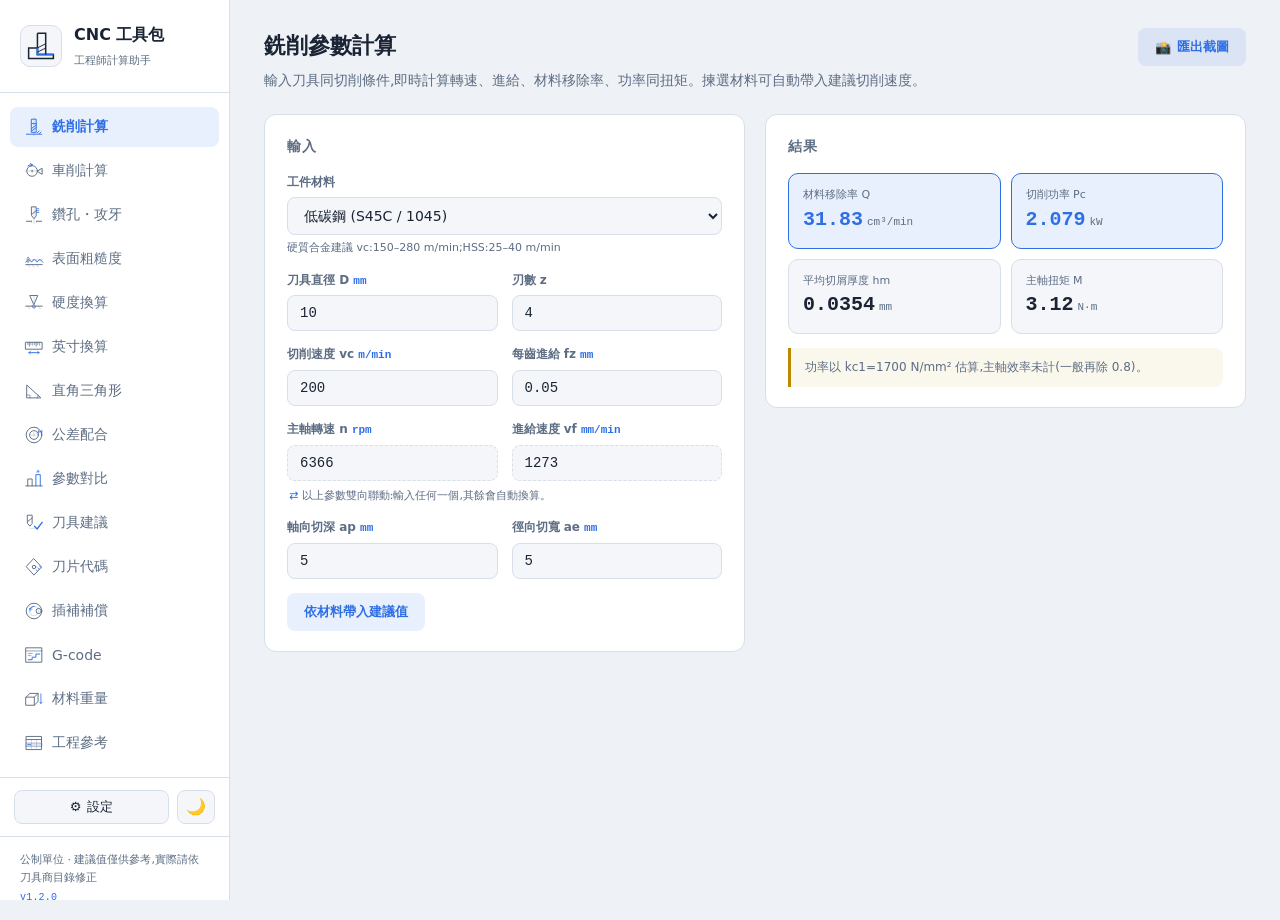
==== commit a70fd906: "release: v1.2.0 — 工程參考、全新 icon、手機版與安全強化 新增工程參考分頁、SVG 側欄圖示與 PWA icon 重設計，並補上版本管理、備份腳本與更新記錄。  Co-autho" ====
--- a/index.html
+++ b/index.html
@@ -7,6 +7,8 @@
   <link rel="manifest" href="manifest.webmanifest" />
   <meta name="theme-color" content="#0d1117" id="theme-color-meta" />
   <link rel="apple-touch-icon" href="apple-touch-icon.png" />
+  <link rel="icon" type="image/png" sizes="192x192" href="icon-192.png" />
+  <link rel="icon" type="image/png" sizes="512x512" href="icon-512.png" />
   <meta name="apple-mobile-web-app-capable" content="yes" />
   <meta name="apple-mobile-web-app-status-bar-style" content="black-translucent" />
   <meta name="apple-mobile-web-app-title" content="CNC 工具包" />
@@ -23,38 +25,182 @@
   <link rel="stylesheet" href="css/style.css" />
 </head>
 <body>
+<svg xmlns="http://www.w3.org/2000/svg" width="0" height="0" style="position:absolute" aria-hidden="true"><defs>
+
+<symbol id="ic-milling" viewBox="0 0 32 32" fill="none" stroke="currentColor" stroke-width="1.5" stroke-linecap="square" stroke-linejoin="miter">
+<path d="M16 1.5 V30" stroke-width="0.75" stroke-dasharray="3 2" opacity="0.5"></path>
+<path d="M12.5 3.5 h7 v21 h-7 z"></path>
+<path d="M12.5 10.5 h7"></path>
+<path d="M12.5 22 L19.5 17 M12.5 18 L19.5 13"></path>
+<path d="M4 27.5 H28" stroke="var(--accent)"></path>
+<path d="M21.5 25 l2.5 -2.5 M24.5 26.5 l2.5 -2.5" stroke="var(--accent)"></path>
+</symbol>
+
+<symbol id="ic-turning" viewBox="0 0 32 32" fill="none" stroke="currentColor" stroke-width="1.5" stroke-linecap="square" stroke-linejoin="miter">
+<path d="M2 16 H30" stroke-width="0.75" stroke-dasharray="3 2" opacity="0.5"></path>
+<circle cx="13" cy="16" r="8.5"></circle>
+<path d="M11.5 16 h3" stroke-width="1"></path>
+<path d="M13 14.5 v3" stroke-width="1"></path>
+<path d="M21.5 16 L29 11.5 V20.5 Z"></path>
+<path d="M6.5 7.5 A 9 9 0 0 1 13 6" stroke="var(--accent)"></path>
+<path d="M13 6 l-2.5 -2 M13 6 l-2 2.6" stroke="var(--accent)"></path>
+</symbol>
+
+<symbol id="ic-drilling" viewBox="0 0 32 32" fill="none" stroke="currentColor" stroke-width="1.5" stroke-linecap="square" stroke-linejoin="miter">
+<path d="M16 1.5 V30" stroke-width="0.75" stroke-dasharray="3 2" opacity="0.5"></path>
+<path d="M12.5 3 h7 v14.5 l-3.5 4.5 l-3.5 -4.5 z"></path>
+<path d="M12.5 15 L19.5 9"></path>
+<path d="M20.5 6 h3 M20.5 9 h3 M20.5 12 h3" stroke="var(--accent)" stroke-width="1.25"></path>
+<path d="M4 26 H12 M20 26 H28"></path>
+<path d="M12 26 v4 M20 26 v4" stroke-width="0.75" stroke-dasharray="2 2" opacity="0.6"></path>
+</symbol>
+
+<symbol id="ic-finish" viewBox="0 0 32 32" fill="none" stroke="currentColor" stroke-width="1.5" stroke-linecap="square" stroke-linejoin="miter">
+<path d="M3 21 q 4.5 -8 9 0 q 4.5 -8 9 0 q 4.5 -8 9 0" stroke="var(--accent)"></path>
+<path d="M3 17 H29" stroke-width="0.75" stroke-dasharray="3 2" opacity="0.5"></path>
+<path d="M3 25 H29"></path>
+<path d="M6 25 l3 4 M13 25 l3 4 M20 25 l3 4" stroke-width="0.75" opacity="0.6"></path>
+<path d="M6.5 13.5 V21 M4.6 15 l1.9 -1.9 l1.9 1.9 M4.6 19.5 l1.9 1.9 l1.9 -1.9" stroke-width="1"></path>
+</symbol>
+
+<symbol id="ic-hardness" viewBox="0 0 32 32" fill="none" stroke="currentColor" stroke-width="1.5" stroke-linecap="square" stroke-linejoin="miter">
+<path d="M10 4 H22 L16 18 Z"></path>
+<path d="M16 4 V18" stroke-width="0.75" stroke-dasharray="2 2" opacity="0.5"></path>
+<path d="M3 21 H29"></path>
+<path d="M16 19.5 l3 2.5 l-3 2.5 l-3 -2.5 z" stroke="var(--accent)"></path>
+<path d="M6 21 l3 4 M23 21 l3 4" stroke-width="0.75" opacity="0.6"></path>
+</symbol>
+
+<symbol id="ic-inch" viewBox="0 0 32 32" fill="none" stroke="currentColor" stroke-width="1.5" stroke-linecap="square" stroke-linejoin="miter">
+<path d="M3 8.5 h26 v11 h-26 z"></path>
+<path d="M8.5 8.5 v6 M19.5 8.5 v6" stroke-width="1.25"></path>
+<path d="M6 8.5 v3.5 M11 8.5 v3.5 M14 8.5 v4.5 M17 8.5 v3.5 M22 8.5 v3.5 M25 8.5 v4.5" stroke-width="1"></path>
+<path d="M8 25 H24" stroke="var(--accent)"></path>
+<path d="M10 22.8 L8 25 l2 2.2 M22 22.8 L24 25 l-2 2.2" stroke="var(--accent)" stroke-width="1.25"></path>
+</symbol>
+
+<symbol id="ic-triangle" viewBox="0 0 32 32" fill="none" stroke="currentColor" stroke-width="1.5" stroke-linecap="square" stroke-linejoin="miter">
+<path d="M5 27 H27 L5 7 Z"></path>
+<path d="M5 22.5 h4.5 v4.5" stroke-width="1"></path>
+<path d="M21 27 A 6 6 0 0 0 22.7 22.9" stroke="var(--accent)" stroke-width="1.25"></path>
+</symbol>
+
+<symbol id="ic-fits" viewBox="0 0 32 32" fill="none" stroke="currentColor" stroke-width="1.5" stroke-linecap="square" stroke-linejoin="miter">
+<circle cx="16" cy="16" r="12.5"></circle>
+<circle cx="16" cy="16" r="7"></circle>
+<path d="M16 12 v8 M12 16 h8" stroke-width="0.75" stroke-dasharray="2 2" opacity="0.6"></path>
+<path d="M23 8.5 v5 M28.5 8.5 v5" stroke="var(--accent)" stroke-width="1"></path>
+<path d="M23 11 H28.5" stroke="var(--accent)"></path>
+</symbol>
+
+<symbol id="ic-compare" viewBox="0 0 32 32" fill="none" stroke="currentColor" stroke-width="1.5" stroke-linecap="square" stroke-linejoin="miter">
+<path d="M3 27 H29"></path>
+<path d="M6 27 v-11 h7 v11"></path>
+<path d="M19 27 v-18 h7 v18" stroke="var(--accent)"></path>
+<path d="M22.5 5.5 V2.5 M20.6 4.4 L22.5 2.5 l1.9 1.9" stroke="var(--accent)" stroke-width="1.25"></path>
+</symbol>
+
+<symbol id="ic-advisor" viewBox="0 0 32 32" fill="none" stroke="currentColor" stroke-width="1.5" stroke-linecap="square" stroke-linejoin="miter">
+<path d="M6 3.5 h7 v13.5 l-3.5 4 l-3.5 -4 z"></path>
+<path d="M6 13.5 L13 8"></path>
+<path d="M9.5 24.5 H22" stroke-width="0.75" stroke-dasharray="2 2" opacity="0.5"></path>
+<path d="M17 21.5 l4 4 L29 15" stroke="var(--accent)" stroke-width="2"></path>
+</symbol>
+
+<symbol id="ic-insert" viewBox="0 0 32 32" fill="none" stroke="currentColor" stroke-width="1.5" stroke-linecap="square" stroke-linejoin="miter">
+<path d="M16 3 L28 16 L16 29 L4 16 Z"></path>
+<circle cx="16" cy="16" r="2.75"></circle>
+<path d="M19.4 20.7 l2.4 2.2 M22.2 17.7 l2.4 2.2 M25 14.6 l2.4 2.2" stroke="var(--accent)" stroke-width="1.25"></path>
+</symbol>
+
+<symbol id="ic-interp" viewBox="0 0 32 32" fill="none" stroke="currentColor" stroke-width="1.5" stroke-linecap="square" stroke-linejoin="miter">
+<circle cx="16" cy="16" r="12.5"></circle>
+<circle cx="16" cy="16" r="7.5" stroke-width="0.75" stroke-dasharray="3 2" opacity="0.6"></circle>
+<circle cx="23.5" cy="16" r="4.2"></circle>
+<path d="M16 8.5 A 7.5 7.5 0 0 0 9.4 12.5" stroke="var(--accent)"></path>
+<path d="M9.4 12.5 l3.1 0.4 M9.4 12.5 l0.5 3.1" stroke="var(--accent)" stroke-width="1.25"></path>
+</symbol>
+
+<symbol id="ic-gcode" viewBox="0 0 32 32" fill="none" stroke="currentColor" stroke-width="1.5" stroke-linecap="square" stroke-linejoin="miter">
+<path d="M3.5 4.5 h25 v23 h-25 z"></path>
+<path d="M3.5 9.5 h25" stroke-width="1"></path>
+<path d="M7 13.5 h6 M7 17 h4" stroke-width="1.25" opacity="0.75"></path>
+<path d="M7 23.5 H13 V19.5 H19 V14.5 H25" stroke="var(--accent)"></path>
+</symbol>
+
+<symbol id="ic-weight" viewBox="0 0 32 32" fill="none" stroke="currentColor" stroke-width="1.5" stroke-linecap="square" stroke-linejoin="miter">
+<path d="M3.5 13 h13 v13 h-13 z"></path>
+<path d="M3.5 13 L9.5 7 h13 L16.5 13"></path>
+<path d="M16.5 26 L22.5 20 V7"></path>
+<path d="M27 8 V23" stroke="var(--accent)" stroke-width="1.25"></path>
+<path d="M25.2 21 L27 23 l1.8 -2" stroke="var(--accent)" stroke-width="1.25"></path>
+</symbol>
+
+<symbol id="ic-reference" viewBox="0 0 32 32" fill="none" stroke="currentColor" stroke-width="1.5" stroke-linecap="square" stroke-linejoin="miter">
+<path d="M4 5.5 h24 v21 h-24 z"></path>
+<path d="M4 10.5 h24"></path>
+<path d="M12 10.5 V26.5 M20 10.5 V26.5" stroke-width="0.75" stroke-dasharray="2 2" opacity="0.6"></path>
+<path d="M4 16 h24 M4 21.5 h24" stroke-width="1" opacity="0.7"></path>
+<path d="M4 18.75 h24" stroke="var(--accent)" stroke-width="5" opacity="0.18"></path>
+<path d="M6.5 18.75 h4" stroke="var(--accent)" stroke-width="1.5"></path>
+</symbol>
+
+</defs></svg>
+  <div class="nav-backdrop" id="nav-backdrop" aria-hidden="true"></div>
   <div class="layout">
     <!-- ============ 側欄導航 ============ -->
-    <aside class="sidebar">
+    <aside class="sidebar" id="sidebar">
       <div class="brand">
-        <div class="brand-icon">⚙</div>
+        <div class="brand-icon">
+          <svg xmlns="http://www.w3.org/2000/svg" viewBox="0 0 32 32" fill="none" stroke="currentColor" stroke-linecap="butt" stroke-linejoin="miter" role="img" aria-label="CNC 工程師工具包">
+            <path d="M2.8 18 H12.2 V25 H29.2 V29.2 H2.8 Z" stroke-width="1.6"></path>
+            <path d="M12.2 18 V25 H29.2" stroke="var(--accent, #4f8ef7)" stroke-width="2.2"></path>
+            <path d="M12.2 2.5 H21 V25" stroke-width="1.6"></path>
+            <path d="M12.2 2.5 V18" stroke-width="1.6"></path>
+            <path d="M12.2 22.6 L21 18.2 M12.2 18 L21 13.6" stroke-width="1"></path>
+          </svg>
+        </div>
         <div>
           <h1 data-i18n="brand.title">CNC 工具包</h1>
           <span data-i18n="brand.sub">工程師計算助手</span>
         </div>
       </div>
       <nav class="nav">
-        <button class="nav-item active" data-tab="milling">🌀 <span data-i18n="nav.milling">銑削計算</span></button>
-        <button class="nav-item" data-tab="turning">🔩 <span data-i18n="nav.turning">車削計算</span></button>
-        <button class="nav-item" data-tab="drilling">🕳️ <span data-i18n="nav.drilling">鑽孔・攻牙</span></button>
-        <button class="nav-item" data-tab="surface">✨ <span data-i18n="nav.surface">表面粗糙度</span></button>
-        <button class="nav-item" data-tab="hardness">💎 <span data-i18n="nav.hardness">硬度換算</span></button>
-        <button class="nav-item" data-tab="convert">📏 <span data-i18n="nav.convert">英寸換算</span></button>
-        <button class="nav-item" data-tab="triangle">📐 <span data-i18n="nav.triangle">直角三角形</span></button>
-        <button class="nav-item" data-tab="fits">🎯 <span data-i18n="nav.fits">公差配合</span></button>
-        <button class="nav-item" data-tab="compare">⚖️ <span data-i18n="nav.compare">參數對比</span></button>
-        <button class="nav-item" data-tab="advisor">🛠️ <span data-i18n="nav.advisor">刀具建議</span></button>
-        <button class="nav-item" data-tab="insert">💠 <span data-i18n="nav.insert">刀片代碼</span></button>
-        <button class="nav-item" data-tab="interp">🔄 <span data-i18n="nav.interp">插補補償</span></button>
-        <button class="nav-item" data-tab="gcode">⌨️ <span data-i18n="nav.gcode">G-code</span></button>
-        <button class="nav-item" data-tab="weight">⚖️ <span data-i18n="nav.weight">材料重量</span></button>
+          <button class="nav-item active" data-tab="milling"><svg class="nav-ico" aria-hidden="true"><use href="#ic-milling"/></svg> <span data-i18n="nav.milling">銑削計算</span></button>
+          <button class="nav-item" data-tab="turning"><svg class="nav-ico" aria-hidden="true"><use href="#ic-turning"/></svg> <span data-i18n="nav.turning">車削計算</span></button>
+          <button class="nav-item" data-tab="drilling"><svg class="nav-ico" aria-hidden="true"><use href="#ic-drilling"/></svg> <span data-i18n="nav.drilling">鑽孔・攻牙</span></button>
+          <button class="nav-item" data-tab="surface"><svg class="nav-ico" aria-hidden="true"><use href="#ic-finish"/></svg> <span data-i18n="nav.surface">表面粗糙度</span></button>
+          <button class="nav-item" data-tab="hardness"><svg class="nav-ico" aria-hidden="true"><use href="#ic-hardness"/></svg> <span data-i18n="nav.hardness">硬度換算</span></button>
+          <button class="nav-item" data-tab="convert"><svg class="nav-ico" aria-hidden="true"><use href="#ic-inch"/></svg> <span data-i18n="nav.convert">英寸換算</span></button>
+          <button class="nav-item" data-tab="triangle"><svg class="nav-ico" aria-hidden="true"><use href="#ic-triangle"/></svg> <span data-i18n="nav.triangle">直角三角形</span></button>
+          <button class="nav-item" data-tab="fits"><svg class="nav-ico" aria-hidden="true"><use href="#ic-fits"/></svg> <span data-i18n="nav.fits">公差配合</span></button>
+          <button class="nav-item" data-tab="compare"><svg class="nav-ico" aria-hidden="true"><use href="#ic-compare"/></svg> <span data-i18n="nav.compare">參數對比</span></button>
+          <button class="nav-item" data-tab="advisor"><svg class="nav-ico" aria-hidden="true"><use href="#ic-advisor"/></svg> <span data-i18n="nav.advisor">刀具建議</span></button>
+          <button class="nav-item" data-tab="insert"><svg class="nav-ico" aria-hidden="true"><use href="#ic-insert"/></svg> <span data-i18n="nav.insert">刀片代碼</span></button>
+          <button class="nav-item" data-tab="interp"><svg class="nav-ico" aria-hidden="true"><use href="#ic-interp"/></svg> <span data-i18n="nav.interp">插補補償</span></button>
+          <button class="nav-item" data-tab="gcode"><svg class="nav-ico" aria-hidden="true"><use href="#ic-gcode"/></svg> <span data-i18n="nav.gcode">G-code</span></button>
+          <button class="nav-item" data-tab="weight"><svg class="nav-ico" aria-hidden="true"><use href="#ic-weight"/></svg> <span data-i18n="nav.weight">材料重量</span></button>
+          <button class="nav-item" data-tab="ref"><svg class="nav-ico" aria-hidden="true"><use href="#ic-reference"/></svg> <span data-i18n="nav.ref">工程參考</span></button>
       </nav>
       <div class="sidebar-controls">
         <button id="settings-open">⚙️ <span data-i18n="settings.title">設定</span></button>
         <button id="theme-toggle" aria-label="Toggle theme">🌙</button>
       </div>
-      <div class="sidebar-footer" data-i18n="footer">公制單位 · 建議值僅供參考,實際請依刀具商目錄修正</div>
+      <div class="sidebar-footer">
+        <span data-i18n="footer">公制單位 · 建議值僅供參考,實際請依刀具商目錄修正</span>
+        <span class="app-version" id="app-version"></span>
+      </div>
     </aside>
+
+    <!-- ============ 手機頂欄 ============ -->
+    <header class="mobile-header">
+      <button type="button" class="mobile-menu-btn" id="nav-toggle" aria-label="Menu" aria-expanded="false">☰</button>
+      <h2 class="mobile-title" id="mobile-title" data-i18n="nav.milling">銑削計算</h2>
+      <div class="mobile-actions">
+        <button type="button" class="mobile-icon-btn" id="mobile-settings" aria-label="Settings">⚙️</button>
+        <button type="button" class="mobile-icon-btn" id="mobile-theme" aria-label="Toggle theme">🌙</button>
+      </div>
+    </header>
 
     <!-- ============ 主內容 ============ -->
     <main class="content">
@@ -402,11 +548,17 @@
             <div class="note" data-i18n="hard.note">換算表適用於非奧氏體鋼。</div>
           </div>
           <div class="card">
-            <h3 data-i18n="hard.tableTitle">對照表(節錄)</h3>
+            <h3 data-i18n="hard.extTitle">完整硬度對照表</h3>
             <div class="table-wrap tall">
               <table id="hard-table">
                 <thead>
-                  <tr><th>HRC</th><th>HV</th><th>HB</th><th id="hard-uts-th">抗拉 MPa</th></tr>
+                  <tr>
+                    <th>HRC</th><th>HV</th><th>HB</th>
+                    <th data-i18n="hard.th.hra">HRA</th>
+                    <th data-i18n="hard.th.hrb">HRB</th>
+                    <th data-i18n="hard.th.hs">HS</th>
+                    <th id="hard-uts-th">抗拉 MPa</th>
+                  </tr>
                 </thead>
                 <tbody></tbody>
               </table>
@@ -558,6 +710,13 @@
                     <th>H6</th><th>H7</th><th>H8</th><th>H9</th>
                   </tr>
                 </thead>
+                <tbody></tbody>
+              </table>
+            </div>
+            <h3 style="margin-top:18px" data-i18n="fit.itTitle">標準公差 IT 值 (JIS B 0401)</h3>
+            <div class="table-wrap tall">
+              <table id="fit-it-table">
+                <thead id="fit-it-head"></thead>
                 <tbody></tbody>
               </table>
             </div>
@@ -934,6 +1093,33 @@
             <div class="results" id="wt-results"></div>
             <div class="note" data-i18n="wt.note">重量 = 體積 × 密度。密度可依材料自動帶入,亦可手動修改。成本輸入每公斤單價即估算。</div>
           </div>
+        </div>
+      </section>
+
+      <!-- ======== 工程參考 ======== -->
+      <section class="tab-panel" id="tab-ref">
+        <header class="panel-header">
+          <div class="panel-titles">
+            <h2 data-i18n="ref.title">工程參考資料</h2>
+            <p data-i18n="ref.desc">材料特性、模具鋼牌號對照、加工面粗度、合金元素及 IT 公差速查。</p>
+          </div>
+          <button class="btn-secondary export-btn">📸 <span data-i18n="btn.export">匯出截圖</span></button>
+        </header>
+        <div class="card ref-card">
+          <div class="ref-toolbar">
+            <div class="seg" id="ref-seg">
+              <button class="seg-btn active" data-val="metal" data-i18n="ref.seg.metal">材料特性</button>
+              <button class="seg-btn" data-val="mold" data-i18n="ref.seg.mold">模具鋼</button>
+              <button class="seg-btn" data-val="rough" data-i18n="ref.seg.rough">面粗度</button>
+              <button class="seg-btn" data-val="element" data-i18n="ref.seg.element">元素</button>
+              <button class="seg-btn" data-val="it" data-i18n="ref.seg.it">IT 公差</button>
+            </div>
+            <input type="search" id="ref-search" class="ref-search" data-i18n-ph="ref.search" placeholder="搜尋牌號、JIS、AISI 或廠牌…" autocomplete="off" spellcheck="false">
+          </div>
+          <div class="table-wrap tall" id="ref-table-wrap">
+            <table id="ref-table"><thead></thead><tbody></tbody></table>
+          </div>
+          <div class="note" data-i18n="ref.note">資料僅供工程參考,實際以材料證明書及刀具商建議為準。</div>
         </div>
       </section>
 
@@ -981,11 +1167,30 @@
           <button class="seg-btn" data-val="imperial" data-i18n="units.imperial">英制 (inch)</button>
         </div>
       </div>
+      <div class="settings-version">
+        <span data-i18n="settings.version">版本</span>
+        <span id="settings-version"></span>
+      </div>
+      <button type="button" class="settings-changelog-btn" id="changelog-open" data-i18n="settings.changelog">更新記錄</button>
     </div>
   </div>
 
+  <!-- ============ 更新記錄彈窗 ============ -->
+  <div class="modal-overlay hidden" id="changelog-modal">
+    <div class="modal modal-changelog">
+      <div class="modal-head">
+        <h3 data-i18n="changelog.title">更新記錄</h3>
+        <button id="changelog-close" aria-label="Close">✕</button>
+      </div>
+      <div class="changelog-body" id="changelog-body" aria-live="polite"></div>
+    </div>
+  </div>
+
   <script src="js/i18n.js"></script>
+  <script src="js/i18n-ref.js"></script>
+  <script src="js/version.js"></script>
   <script src="js/data.js"></script>
+  <script src="js/ref-data.js"></script>
   <script src="js/calc.js"></script>
   <script src="js/export.js"></script>
   <script src="js/shop.js"></script>
--- a/css/style.css
+++ b/css/style.css
@@ -50,9 +50,16 @@
   color: var(--text);
   font-size: 14px;
   line-height: 1.6;
-}
-
-.layout { display: flex; min-height: 100vh; }
+  -webkit-text-size-adjust: 100%;
+}
+
+body.nav-open { overflow: hidden; }
+
+.layout { display: flex; min-height: 100vh; min-height: 100dvh; }
+
+/* ---------- 手機頂欄(預設隱藏) ---------- */
+.mobile-header,
+.nav-backdrop { display: none; }
 
 /* ---------- 側欄 ---------- */
 .sidebar {
@@ -78,10 +85,12 @@
 .brand-icon {
   width: 42px; height: 42px;
   display: grid; place-items: center;
-  font-size: 24px;
-  background: linear-gradient(135deg, var(--accent), #7c5cf7);
+  background: var(--bg-input);
+  border: 1px solid var(--border);
   border-radius: 10px;
-}
+  color: var(--text);
+}
+.brand-icon svg { width: 30px; height: 30px; }
 
 .brand h1 { font-size: 16px; font-weight: 700; }
 .brand span { font-size: 11px; color: var(--text-dim); }
@@ -112,6 +121,17 @@
   font-weight: 600;
 }
 
+/* ---------- 側欄 icon（取代 emoji） ---------- */
+.nav-ico {
+  width: 20px;
+  height: 20px;
+  flex-shrink: 0;
+}
+
+@media (max-width: 980px) {
+  .nav-ico { width: 22px; height: 22px; }
+}
+
 .sidebar-controls {
   display: flex;
   gap: 8px;
@@ -156,10 +176,95 @@
   font-size: 11px;
   color: var(--text-dim);
   border-top: 1px solid var(--border);
-}
+  display: flex;
+  flex-direction: column;
+  gap: 4px;
+}
+.app-version {
+  font-family: ui-monospace, SFMono-Regular, Menlo, Consolas, monospace;
+  color: var(--accent);
+  font-size: 10px;
+  letter-spacing: 0.02em;
+}
+.settings-version {
+  margin-top: 8px;
+  padding-top: 12px;
+  border-top: 1px solid var(--border);
+  display: flex;
+  justify-content: space-between;
+  align-items: center;
+  font-size: 13px;
+  color: var(--text-dim);
+}
+.settings-version #settings-version {
+  font-family: ui-monospace, SFMono-Regular, Menlo, Consolas, monospace;
+  color: var(--accent);
+  font-weight: 600;
+}
+.settings-changelog-btn {
+  width: 100%;
+  margin-top: 12px;
+  padding: 10px 14px;
+  border: 1px solid var(--border);
+  border-radius: 8px;
+  background: var(--bg-input);
+  color: var(--accent);
+  font-size: 13px;
+  font-weight: 600;
+  font-family: var(--font);
+  cursor: pointer;
+  transition: border-color 0.15s, background 0.15s;
+}
+.settings-changelog-btn:hover {
+  border-color: var(--accent);
+  background: var(--accent-soft);
+}
+.modal-changelog {
+  width: min(560px, calc(100vw - 32px));
+  max-height: min(80dvh, 640px);
+  display: flex;
+  flex-direction: column;
+}
+.changelog-body {
+  flex: 1;
+  overflow-y: auto;
+  -webkit-overflow-scrolling: touch;
+  font-size: 12.5px;
+  line-height: 1.65;
+  color: var(--text-dim);
+  white-space: pre-wrap;
+  word-break: break-word;
+  padding-right: 4px;
+}
+.changelog-body strong { color: var(--text); }
 
 /* ---------- 主內容 ---------- */
 .content { flex: 1; padding: 28px 34px 60px; max-width: 1200px; }
+
+.ref-toolbar {
+  display: flex;
+  flex-wrap: wrap;
+  gap: 12px;
+  align-items: center;
+  margin-bottom: 14px;
+}
+.ref-toolbar .seg { flex: 1 1 auto; }
+.ref-search {
+  flex: 0 1 260px;
+  min-width: 180px;
+  padding: 8px 12px;
+  border: 1px solid var(--border);
+  border-radius: 8px;
+  background: var(--bg-input);
+  color: var(--text);
+  font-size: 13px;
+}
+.ref-search:focus { outline: none; border-color: var(--accent); }
+.ref-card .table-wrap { max-height: 62vh; }
+#ref-table td, #ref-table th { font-size: 12px; white-space: nowrap; }
+#ref-table td:last-child, #ref-table th:last-child { white-space: normal; min-width: 120px; }
+#fit-it-table { font-size: 11px; }
+#fit-it-table th, #fit-it-table td { padding: 4px 6px; }
 
 .tab-panel { display: none; }
 .tab-panel.active { display: block; animation: fadeIn 0.25s ease; }
@@ -205,6 +310,233 @@
   .sidebar-controls #theme-toggle { width: 100%; }
   .panel-header { flex-direction: column; }
   .export-btn span { display: inline; }
+}
+
+/* ---------- 手機版面 (≤768px) ---------- */
+@media (max-width: 768px) {
+  .mobile-header {
+    display: flex;
+    align-items: center;
+    gap: 10px;
+    position: sticky;
+    top: 0;
+    z-index: 30;
+    padding: 10px 14px;
+    padding-top: max(10px, env(safe-area-inset-top));
+    background: var(--bg-panel);
+    border-bottom: 1px solid var(--border);
+  }
+
+  .mobile-menu-btn,
+  .mobile-icon-btn {
+    flex-shrink: 0;
+    width: 44px;
+    height: 44px;
+    display: grid;
+    place-items: center;
+    border: 1px solid var(--border);
+    border-radius: 10px;
+    background: var(--bg-input);
+    color: var(--text);
+    font-size: 18px;
+    cursor: pointer;
+    -webkit-tap-highlight-color: transparent;
+  }
+
+  .mobile-title {
+    flex: 1;
+    min-width: 0;
+    font-size: 16px;
+    font-weight: 700;
+    white-space: nowrap;
+    overflow: hidden;
+    text-overflow: ellipsis;
+  }
+
+  .mobile-actions { display: flex; gap: 8px; flex-shrink: 0; }
+
+  .nav-backdrop {
+    display: block;
+    position: fixed;
+    inset: 0;
+    z-index: 44;
+    background: rgba(0, 0, 0, 0.5);
+    opacity: 0;
+    pointer-events: none;
+    transition: opacity 0.2s ease;
+  }
+
+  body.nav-open .nav-backdrop {
+    opacity: 1;
+    pointer-events: auto;
+  }
+
+  .layout {
+    flex-direction: column;
+    min-height: 100dvh;
+  }
+
+  .sidebar {
+    position: fixed;
+    top: 0;
+    left: 0;
+    bottom: 0;
+    z-index: 45;
+    width: min(300px, 88vw);
+    height: 100dvh;
+    transform: translateX(-105%);
+    transition: transform 0.25s ease;
+    box-shadow: 8px 0 32px rgba(0, 0, 0, 0.35);
+    padding-bottom: env(safe-area-inset-bottom);
+  }
+
+  body.nav-open .sidebar { transform: translateX(0); }
+
+  .brand {
+    display: flex;
+    padding: 16px 18px;
+    border-bottom: 1px solid var(--border);
+  }
+
+  .brand h1, .brand span { display: block; }
+
+  .nav {
+    flex: 1;
+    overflow-y: auto;
+    -webkit-overflow-scrolling: touch;
+    padding: 10px 12px;
+    gap: 2px;
+  }
+
+  .nav-item {
+    justify-content: flex-start;
+    font-size: 15px;
+    padding: 12px 14px;
+    min-height: 44px;
+    border-radius: 10px;
+  }
+
+  .nav-item span { display: inline; }
+
+  .sidebar-controls { display: none; }
+
+  .sidebar-footer {
+    display: flex;
+    padding: 12px 18px;
+    padding-bottom: max(12px, env(safe-area-inset-bottom));
+    font-size: 10px;
+  }
+
+  .content {
+    flex: 1;
+    width: 100%;
+    max-width: none;
+    padding: 14px 14px 24px;
+    padding-bottom: max(24px, env(safe-area-inset-bottom));
+  }
+
+  .panel-header {
+    flex-direction: column;
+    gap: 12px;
+    margin-bottom: 16px;
+  }
+
+  .panel-header h2 { font-size: 18px; }
+  .panel-header p { font-size: 13px; }
+
+  .export-btn {
+    width: 100%;
+    justify-content: center;
+    min-height: 44px;
+  }
+
+  .card { padding: 16px; }
+
+  .field-row {
+    flex-direction: column;
+    gap: 0;
+  }
+
+  .results { grid-template-columns: 1fr; }
+
+  .result-item .rvalue { font-size: 18px; }
+
+  input[type="number"],
+  input[type="text"],
+  input[type="search"],
+  select,
+  #inquiry-contact {
+    font-size: 16px;
+    min-height: 44px;
+    padding: 10px 12px;
+  }
+
+  button.btn-secondary,
+  .seg-btn,
+  .pc-add,
+  .pc-restock {
+    min-height: 44px;
+  }
+
+  .seg {
+    display: flex;
+    width: 100%;
+    max-width: 100%;
+    overflow-x: auto;
+    -webkit-overflow-scrolling: touch;
+    flex-wrap: nowrap;
+  }
+
+  .seg-btn {
+    flex: 0 0 auto;
+    white-space: nowrap;
+    padding: 10px 14px;
+  }
+
+  .ref-toolbar { flex-direction: column; align-items: stretch; }
+  .ref-search { width: 100%; min-width: 0; flex: 1 1 auto; }
+
+  .table-wrap.tall { max-height: 55vh; }
+
+  .modal {
+    width: calc(100vw - 24px);
+    max-height: calc(100dvh - 32px);
+    overflow-y: auto;
+    margin: 12px;
+    padding: 18px;
+  }
+
+  .inquiry-fab {
+    right: max(14px, env(safe-area-inset-right));
+    bottom: max(14px, env(safe-area-inset-bottom));
+    padding: 12px 16px;
+    font-size: 13px;
+  }
+
+  .product-card {
+    flex-wrap: wrap;
+    align-items: flex-start;
+  }
+
+  .pc-add, .pc-link { margin-top: 4px; }
+
+  .roi-save {
+    flex-direction: column;
+    align-items: stretch;
+  }
+
+  .roi-save .roi-add { width: 100%; }
+
+  .gcode-out { min-height: 240px; font-size: 12px; }
+
+  .tri-stage { max-width: 100%; }
+
+  .chip-row .chip {
+    min-height: 36px;
+    padding: 6px 12px;
+  }
+
+  .inquiry-actions .btn-ghost { margin-left: 0; width: 100%; }
 }
 
 /* ---------- 設定彈窗 ---------- */
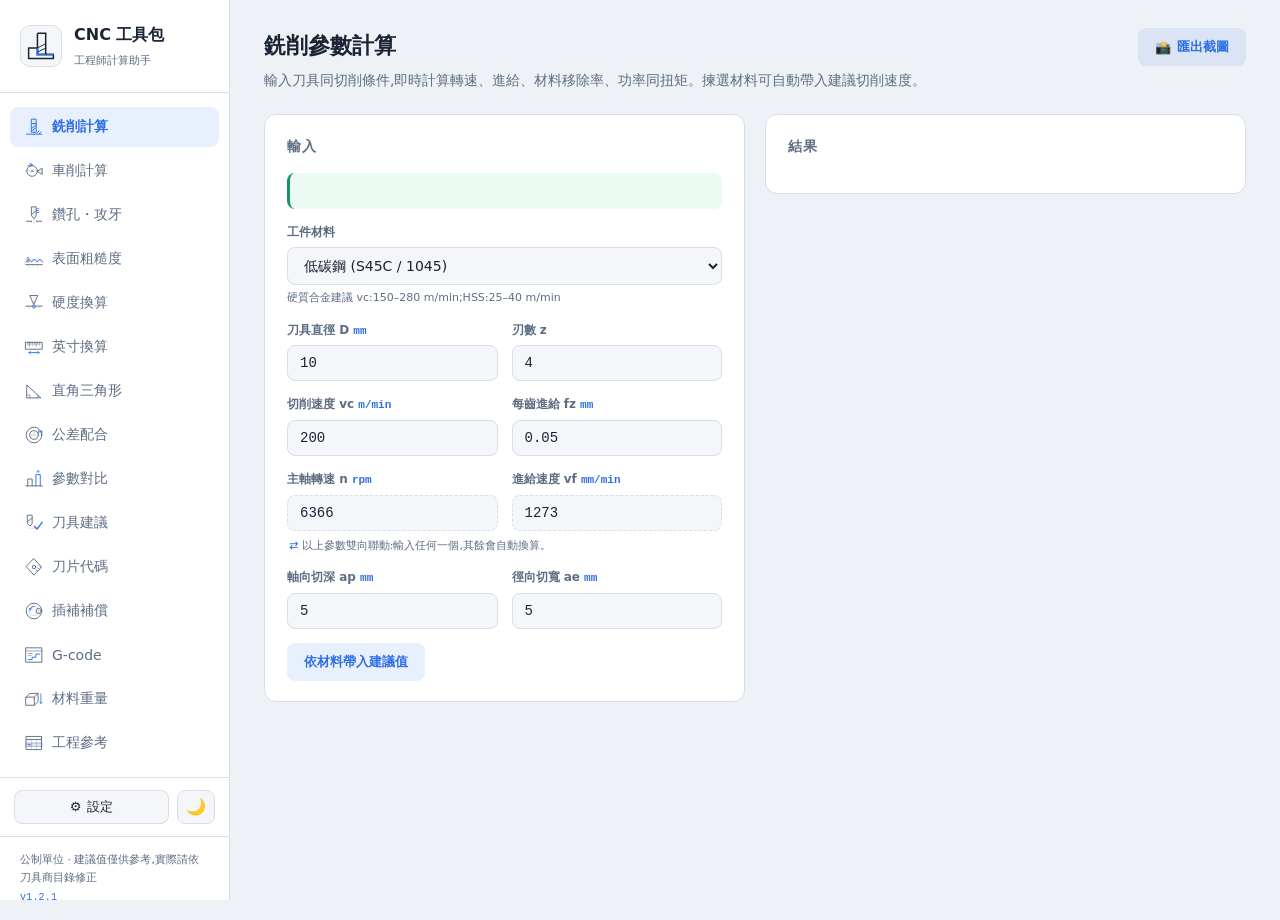
==== commit 1c9096d0: "feat: 加工參數合理性顏色標示（銑削/車削/鑽孔） 依材料建議範圍以綠黃紅標示輸入欄與狀態列，並加強視覺對比與 SW 快取版本。  Co-authored-by: Cursor <cursorag" ====
--- a/index.html
+++ b/index.html
@@ -217,6 +217,7 @@
         <div class="grid-2">
           <div class="card">
             <h3 data-i18n="card.input">輸入</h3>
+            <div class="param-status status-ok" id="mill-param-status" aria-live="polite"></div>
             <div class="field">
               <label data-i18n="lbl.material">工件材料</label>
               <select id="mill-material"></select>
@@ -285,6 +286,7 @@
         <div class="grid-2">
           <div class="card">
             <h3 data-i18n="card.input">輸入</h3>
+            <div class="param-status status-ok" id="turn-param-status" aria-live="polite"></div>
             <div class="field">
               <label data-i18n="lbl.material">工件材料</label>
               <select id="turn-material"></select>
@@ -352,6 +354,7 @@
         <div class="grid-2">
           <div class="card">
             <h3 data-i18n="drill.card">鑽孔</h3>
+            <div class="param-status status-ok" id="drill-param-status" aria-live="polite"></div>
             <div class="field">
               <label data-i18n="lbl.material">工件材料</label>
               <select id="drill-material"></select>
@@ -1192,6 +1195,7 @@
   <script src="js/data.js"></script>
   <script src="js/ref-data.js"></script>
   <script src="js/calc.js"></script>
+  <script src="js/assess.js"></script>
   <script src="js/export.js"></script>
   <script src="js/shop.js"></script>
   <script src="js/app.js"></script>
--- a/css/style.css
+++ b/css/style.css
@@ -767,7 +767,94 @@
 
 .result-item.primary .rvalue { color: var(--accent); }
 
+.result-item.status-ok { border-color: var(--green); background: color-mix(in srgb, var(--green) 8%, var(--bg-input)); }
+.result-item.status-warn { border-color: var(--yellow); background: color-mix(in srgb, var(--yellow) 10%, var(--bg-input)); }
+.result-item.status-danger { border-color: var(--red); background: color-mix(in srgb, var(--red) 10%, var(--bg-input)); }
+.result-item.status-warn .rvalue { color: var(--yellow); }
+.result-item.status-danger .rvalue { color: var(--red); }
+
 .result-item .runit { font-size: 11px; color: var(--text-dim); margin-left: 4px; font-family: var(--mono); }
+
+/* ---------- 參數合理性標示 ---------- */
+.param-status {
+  margin-bottom: 14px;
+  padding: 10px 12px;
+  border-radius: 8px;
+  font-size: 12px;
+  line-height: 1.5;
+  border-left: 3px solid var(--border);
+  min-height: 36px;
+}
+
+.param-status.status-ok {
+  background: rgba(62, 207, 142, 0.1);
+  border-left-color: var(--green);
+}
+
+.param-status.status-warn {
+  background: rgba(247, 201, 72, 0.1);
+  border-left-color: var(--yellow);
+}
+
+.param-status.status-danger {
+  background: rgba(224, 82, 96, 0.1);
+  border-left-color: var(--red);
+}
+
+.param-status-text { font-weight: 600; display: block; margin-bottom: 4px; }
+
+.param-status-list {
+  margin: 6px 0 6px 16px;
+  padding: 0;
+  color: var(--text-dim);
+}
+
+.param-status-legend {
+  display: block;
+  margin-top: 6px;
+  font-size: 11px;
+  color: var(--text-dim);
+  opacity: 0.85;
+}
+
+.field.status-ok input,
+.field.status-ok select {
+  border-color: var(--green);
+  box-shadow: inset 0 0 0 1px color-mix(in srgb, var(--green) 25%, transparent);
+}
+
+.field.status-warn input,
+.field.status-warn select {
+  border-color: var(--yellow);
+  box-shadow: inset 0 0 0 1px color-mix(in srgb, var(--yellow) 30%, transparent);
+}
+
+.field.status-danger input,
+.field.status-danger select {
+  border-color: var(--red);
+  box-shadow: inset 0 0 0 1px color-mix(in srgb, var(--red) 30%, transparent);
+}
+
+.field.status-ok input:focus { border-color: var(--green); }
+.field.status-warn input:focus { border-color: var(--yellow); }
+.field.status-danger input:focus { border-color: var(--red); }
+
+.field.status-ok label::before,
+.field.status-warn label::before,
+.field.status-danger label::before {
+  content: "";
+  display: inline-block;
+  width: 8px;
+  height: 8px;
+  border-radius: 50%;
+  margin-right: 6px;
+  vertical-align: middle;
+  transform: translateY(-1px);
+}
+
+.field.status-ok label::before { background: var(--green); }
+.field.status-warn label::before { background: var(--yellow); }
+.field.status-danger label::before { background: var(--red); }
 
 .note {
   margin-top: 14px;
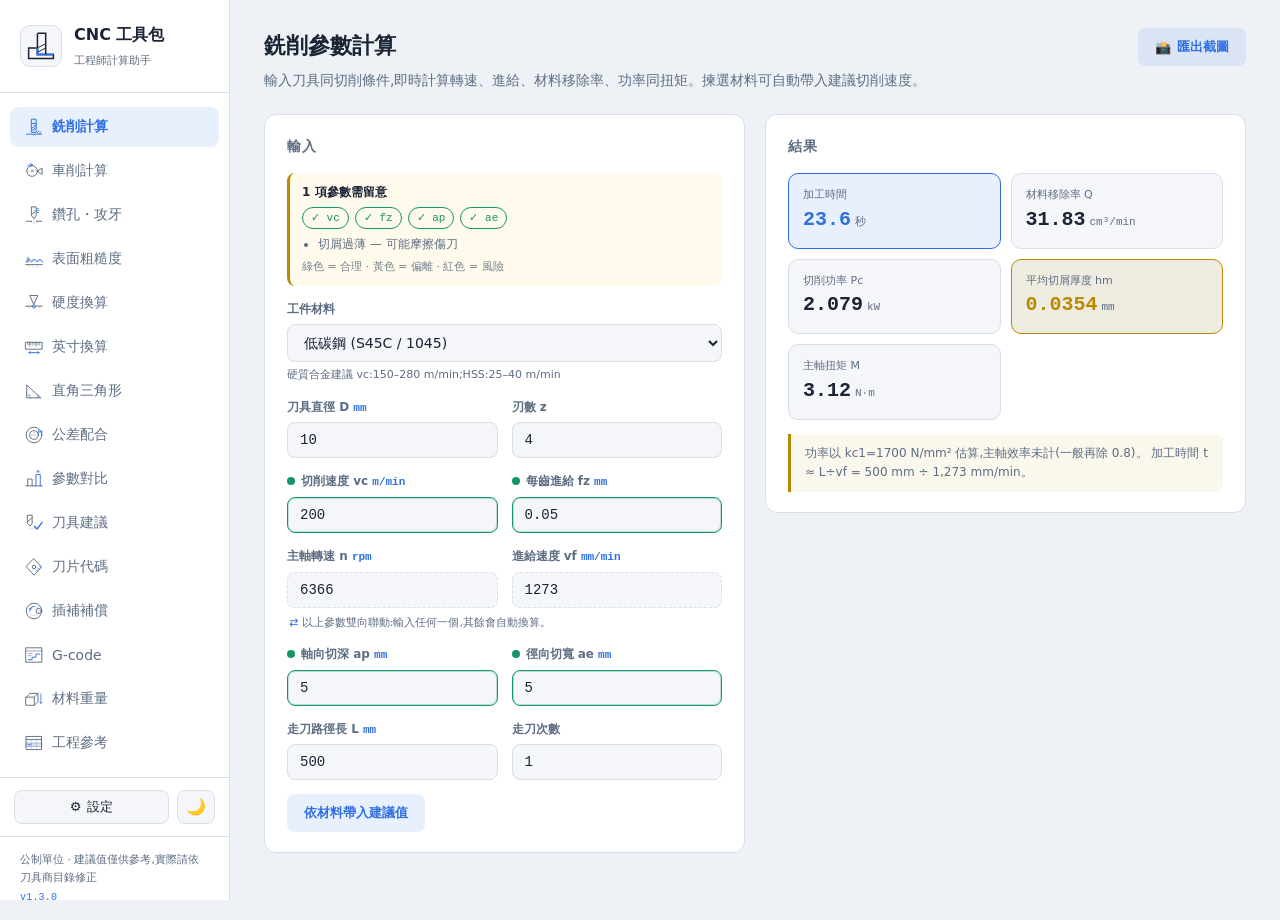
==== commit 9c16d02f: "feat: v1.3.0 — 銑削/車削/鑽孔加工時間估算 Co-authored-by: Cursor <cursoragent@cursor.com>" ====
--- a/index.html
+++ b/index.html
@@ -264,6 +264,16 @@
                 <input type="number" id="mill-ae" value="5" min="0" step="any" data-ukind="len">
               </div>
             </div>
+            <div class="field-row">
+              <div class="field">
+                <label><span data-i18n="lbl.pathLen">走刀路徑長 L</span> <em data-ukind="len">mm</em></label>
+                <input type="number" id="mill-pathlen" value="500" min="0" step="any" data-ukind="len">
+              </div>
+              <div class="field">
+                <label data-i18n="lbl.passes">走刀次數</label>
+                <input type="number" id="mill-passes" value="1" min="1" step="1">
+              </div>
+            </div>
             <button class="btn-secondary" id="mill-suggest" data-i18n="mill.suggest">依材料帶入建議值</button>
           </div>
           <div class="card">
@@ -332,6 +342,10 @@
                 <option value="1.2">1.2</option>
                 <option value="1.6">1.6</option>
               </select>
+            </div>
+            <div class="field">
+              <label><span data-i18n="lbl.cutLen">切削長度 L</span> <em data-ukind="len">mm</em></label>
+              <input type="number" id="turn-cutlen" value="100" min="0" step="any" data-ukind="len">
             </div>
           </div>
           <div class="card">
--- a/css/style.css
+++ b/css/style.css
@@ -817,6 +817,25 @@
   opacity: 0.85;
 }
 
+.param-status-chips {
+  display: flex;
+  flex-wrap: wrap;
+  gap: 6px;
+  margin: 6px 0;
+}
+
+.param-chip {
+  font-size: 11px;
+  font-family: var(--mono);
+  padding: 2px 8px;
+  border-radius: 999px;
+  border: 1px solid var(--border);
+}
+
+.param-chip.status-ok { color: var(--green); border-color: var(--green); }
+.param-chip.status-warn { color: var(--yellow); border-color: var(--yellow); }
+.param-chip.status-danger { color: var(--red); border-color: var(--red); }
+
 .field.status-ok input,
 .field.status-ok select {
   border-color: var(--green);
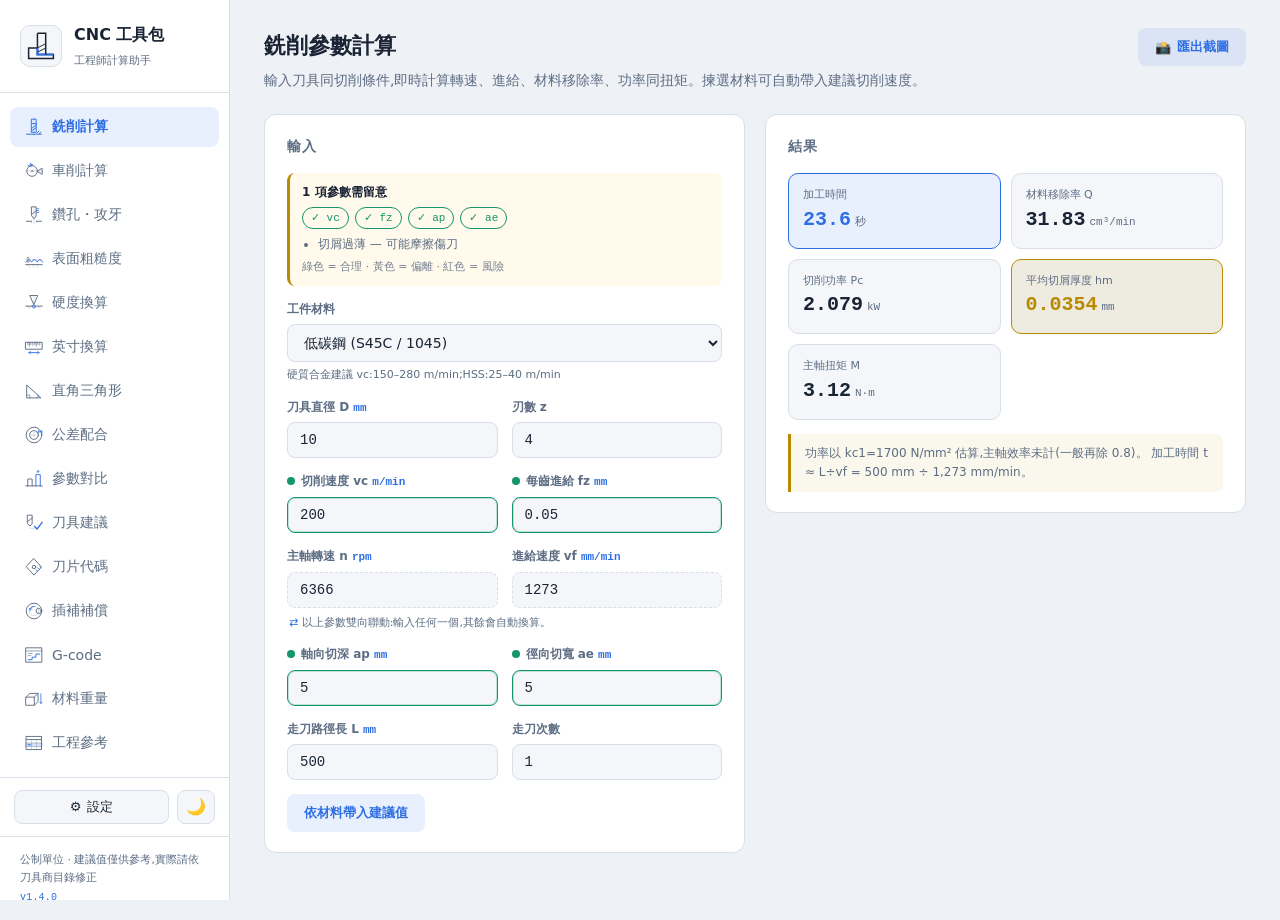
==== commit b5974841: "feat: v1.4.0 — G-code 矩形孔陣與 G84 攻牙、G73 斷屑循環 Co-authored-by: Cursor <cursoragent@cursor.com>" ====
--- a/index.html
+++ b/index.html
@@ -981,6 +981,7 @@
             <h3 data-i18n="gc.card">參數</h3>
             <div class="seg" data-group="gc-mode">
               <button class="seg-btn active" data-val="bolt" data-i18n="gc.mode.bolt">鑽孔陣列</button>
+              <button class="seg-btn" data-val="rect" data-i18n="gc.mode.rect">矩形孔陣</button>
               <button class="seg-btn" data-val="helix" data-i18n="gc.mode.helix">螺旋鏜孔</button>
               <button class="seg-btn" data-val="face" data-i18n="gc.mode.face">面銑</button>
             </div>
@@ -1003,11 +1004,49 @@
                   <div class="field"><label><span data-i18n="gc.bcd">節圓直徑</span> <em class="gc-ulen">mm</em></label><input type="number" id="gc-bcd" value="80" step="any"></div>
                   <div class="field"><label><span data-i18n="gc.holes">孔數</span></label><input type="number" id="gc-holes" value="6" min="1" step="1"></div>
                 </div>
+                <div class="field"><label><span data-i18n="gc.startAng">起始角度</span> <em>°</em></label><input type="number" id="gc-startang" value="0" step="any"></div>
+              </div>
+
+              <div class="gcode-group hidden" data-mode="rect">
                 <div class="field-row">
-                  <div class="field"><label><span data-i18n="gc.startAng">起始角度</span> <em>°</em></label><input type="number" id="gc-startang" value="0" step="any"></div>
+                  <div class="field"><label><span data-i18n="gc.firstX">首孔 X</span> <em class="gc-ulen">mm</em></label><input type="number" id="gc-rx0" value="0" step="any"></div>
+                  <div class="field"><label><span data-i18n="gc.firstY">首孔 Y</span> <em class="gc-ulen">mm</em></label><input type="number" id="gc-ry0" value="0" step="any"></div>
+                </div>
+                <div class="field-row">
+                  <div class="field"><label data-i18n="gc.cols">X 方向孔數</label><input type="number" id="gc-nx" value="4" min="1" step="1"></div>
+                  <div class="field"><label data-i18n="gc.rows">Y 方向孔數</label><input type="number" id="gc-ny" value="3" min="1" step="1"></div>
+                </div>
+                <div class="field-row">
+                  <div class="field"><label><span data-i18n="gc.dx">X 孔距</span> <em class="gc-ulen">mm</em></label><input type="number" id="gc-dx" value="20" step="any"></div>
+                  <div class="field"><label><span data-i18n="gc.dy">Y 孔距</span> <em class="gc-ulen">mm</em></label><input type="number" id="gc-dy" value="15" step="any"></div>
+                </div>
+              </div>
+
+              <div id="gc-cycle-group">
+                <div class="field-row">
+                  <div class="field">
+                    <label data-i18n="gc.cycle">鑽孔循環</label>
+                    <select id="gc-cycle">
+                      <option value="G81" data-i18n="gc.cyc.g81">G81 鑽孔</option>
+                      <option value="G83" data-i18n="gc.cyc.g83">G83 啄鑽(全退)</option>
+                      <option value="G73" data-i18n="gc.cyc.g73">G73 斷屑(高速啄鑽)</option>
+                      <option value="G84" data-i18n="gc.cyc.g84">G84 攻牙(右旋)</option>
+                    </select>
+                  </div>
                   <div class="field"><label><span data-i18n="gc.depth">深度</span> <em class="gc-ulen">mm</em></label><input type="number" id="gc-depth-b" value="10" step="any"></div>
                 </div>
-                <div class="field"><label><span data-i18n="gc.peck">啄鑽量 Q</span> <em class="gc-ulen">mm</em></label><input type="number" id="gc-peck" value="0" min="0" step="any"><span class="hint" data-i18n="gc.peckHint">0 = G81 不啄鑽</span></div>
+                <div class="field gc-peck-field"><label><span data-i18n="gc.peck">啄鑽量 Q</span> <em class="gc-ulen">mm</em></label><input type="number" id="gc-peck" value="2" min="0" step="any"></div>
+                <div class="field-row gc-tap-field">
+                  <div class="field"><label><span data-i18n="gc.tapPitch">螺距 P</span> <em class="gc-ulen">mm</em></label><input type="number" id="gc-tappitch" value="1.25" min="0" step="any"></div>
+                  <div class="field">
+                    <label data-i18n="gc.ctrl">控制器</label>
+                    <select id="gc-ctrl">
+                      <option value="fanuc" data-i18n="gc.ctrl.fanuc">Fanuc(M29 剛性攻牙)</option>
+                      <option value="generic" data-i18n="gc.ctrl.generic">Haas / 其他(不加 M29)</option>
+                    </select>
+                  </div>
+                </div>
+                <span class="hint" id="gc-tap-hint"></span>
               </div>
 
               <div class="gcode-group hidden" data-mode="helix">
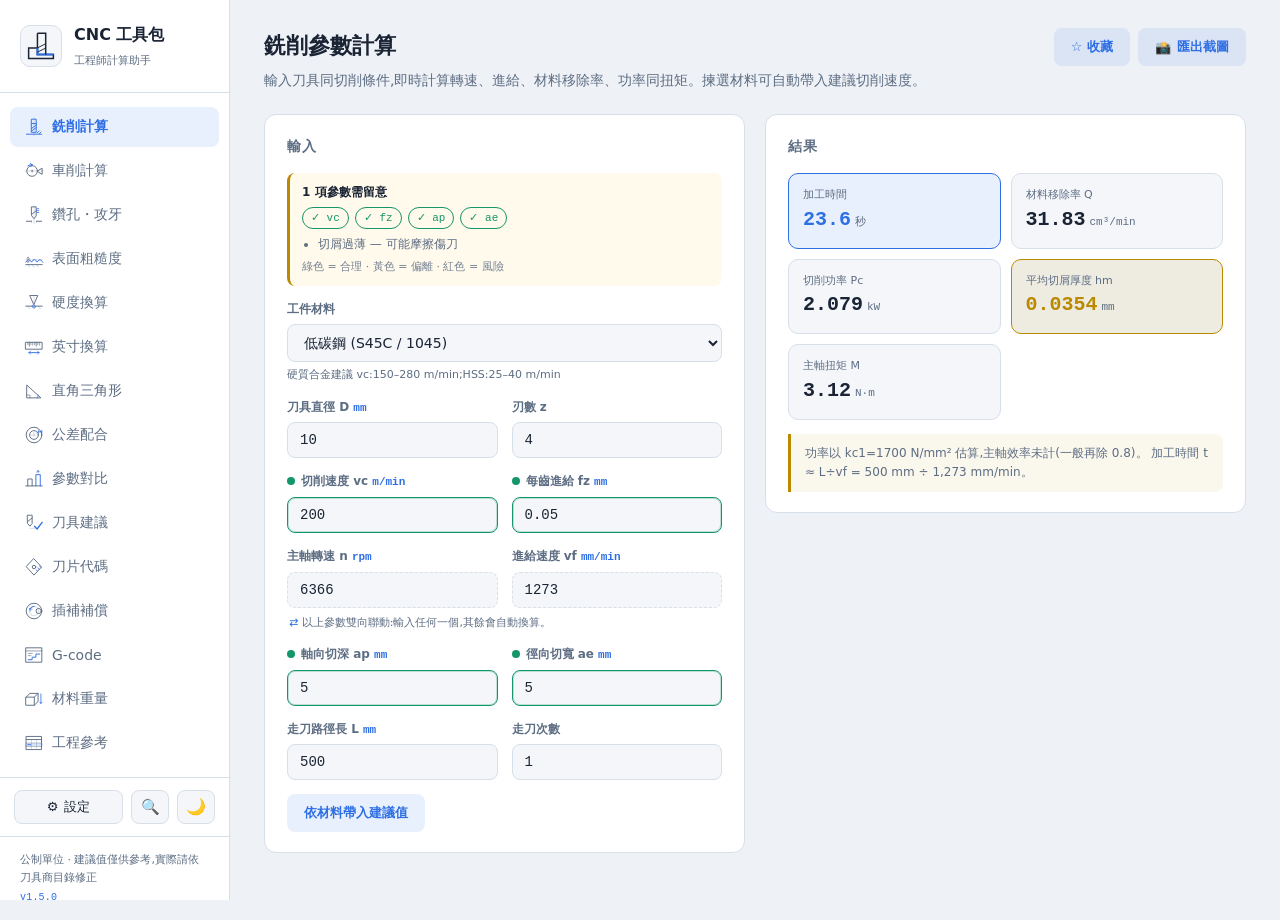
==== commit 11982ab6: "feat: v1.5.0 — 全局搜尋與收藏，SW 強制驗證避免新舊檔混用 Co-authored-by: Cursor <cursoragent@cursor.com>" ====
--- a/index.html
+++ b/index.html
@@ -184,6 +184,7 @@
       </nav>
       <div class="sidebar-controls">
         <button id="settings-open">⚙️ <span data-i18n="settings.title">設定</span></button>
+        <button id="search-open" aria-label="Search">🔍</button>
         <button id="theme-toggle" aria-label="Toggle theme">🌙</button>
       </div>
       <div class="sidebar-footer">
@@ -197,6 +198,7 @@
       <button type="button" class="mobile-menu-btn" id="nav-toggle" aria-label="Menu" aria-expanded="false">☰</button>
       <h2 class="mobile-title" id="mobile-title" data-i18n="nav.milling">銑削計算</h2>
       <div class="mobile-actions">
+        <button type="button" class="mobile-icon-btn" id="mobile-search" aria-label="Search">🔍</button>
         <button type="button" class="mobile-icon-btn" id="mobile-settings" aria-label="Settings">⚙️</button>
         <button type="button" class="mobile-icon-btn" id="mobile-theme" aria-label="Toggle theme">🌙</button>
       </div>
@@ -1232,6 +1234,18 @@
   </div>
 
   <!-- ============ 更新記錄彈窗 ============ -->
+  <div class="modal-overlay hidden" id="search-modal">
+    <div class="modal modal-search" role="dialog" aria-modal="true" aria-labelledby="search-title">
+      <div class="modal-head">
+        <h3 id="search-title" data-i18n="search.title">搜尋工具</h3>
+        <button id="search-close" aria-label="Close">✕</button>
+      </div>
+      <input type="search" id="search-input" class="search-input" data-i18n-ph="search.ph" placeholder="搜尋工具、參數、材料…" autocomplete="off" spellcheck="false" aria-controls="search-results">
+      <div class="search-results" id="search-results" role="listbox"></div>
+      <div class="search-hint" data-i18n="search.hint">↑↓ 選擇 · Enter 開啟 · Esc 關閉</div>
+    </div>
+  </div>
+
   <div class="modal-overlay hidden" id="changelog-modal">
     <div class="modal modal-changelog">
       <div class="modal-head">
@@ -1252,6 +1266,7 @@
   <script src="js/export.js"></script>
   <script src="js/shop.js"></script>
   <script src="js/app.js"></script>
+  <script src="js/search.js"></script>
   <script>
     // PWA:註冊 Service Worker(只喺 http/https 有效,file:// 唔支援)
     if ("serviceWorker" in navigator && location.protocol.startsWith("http")) {
--- a/css/style.css
+++ b/css/style.css
@@ -171,6 +171,136 @@
 
 .sidebar-controls #theme-toggle:hover { border-color: var(--accent); }
 
+.sidebar-controls #search-open {
+  width: 38px;
+  flex-shrink: 0;
+  background: var(--bg-input);
+  border: 1px solid var(--border);
+  border-radius: 8px;
+  font-size: 15px;
+  cursor: pointer;
+  transition: border-color 0.15s;
+}
+.sidebar-controls #search-open:hover { border-color: var(--accent); }
+
+/* ---------- 收藏 ---------- */
+.nav-item { position: relative; }
+.nav-item.is-fav::after {
+  content: "★";
+  margin-left: auto;
+  font-size: 11px;
+  color: var(--accent);
+}
+.nav-sep {
+  height: 1px;
+  margin: 6px 8px;
+  background: var(--border);
+}
+
+.panel-actions {
+  display: flex;
+  gap: 8px;
+  flex-shrink: 0;
+}
+.fav-btn { white-space: nowrap; }
+.fav-btn.is-on { border-color: var(--accent); }
+
+/* ---------- 全局搜尋 ---------- */
+.modal-search {
+  width: min(560px, calc(100vw - 32px));
+  max-height: min(80dvh, 620px);
+  display: flex;
+  flex-direction: column;
+  align-self: start;
+  margin-top: 10vh;
+}
+.search-input {
+  width: 100%;
+  padding: 11px 14px;
+  border: 1px solid var(--border);
+  border-radius: 10px;
+  background: var(--bg-input);
+  color: var(--text);
+  font-size: 15px;
+  font-family: var(--font);
+}
+.search-input:focus { outline: none; border-color: var(--accent); }
+.search-results {
+  flex: 1;
+  overflow-y: auto;
+  margin-top: 12px;
+  min-height: 120px;
+}
+.search-group {
+  padding: 10px 8px 4px;
+  font-size: 11px;
+  font-weight: 600;
+  color: var(--text-dim);
+  text-transform: uppercase;
+  letter-spacing: 0.04em;
+}
+.search-item {
+  display: flex;
+  align-items: center;
+  gap: 10px;
+  padding: 9px 10px;
+  border-radius: 8px;
+  cursor: pointer;
+}
+.search-item:hover { background: var(--hover); }
+.search-item.active { background: var(--accent-soft); }
+.search-kind {
+  flex-shrink: 0;
+  min-width: 44px;
+  padding: 2px 6px;
+  border: 1px solid var(--border);
+  border-radius: 6px;
+  font-size: 10.5px;
+  color: var(--text-dim);
+  text-align: center;
+}
+.search-text { flex: 1; min-width: 0; display: flex; flex-direction: column; }
+.search-item-title { font-size: 14px; color: var(--text); }
+.search-item.active .search-item-title { color: var(--accent); font-weight: 600; }
+.search-item-sub {
+  font-size: 11.5px;
+  color: var(--text-dim);
+  white-space: nowrap;
+  overflow: hidden;
+  text-overflow: ellipsis;
+}
+.search-fav {
+  flex-shrink: 0;
+  background: none;
+  border: none;
+  color: var(--text-dim);
+  font-size: 17px;
+  cursor: pointer;
+  padding: 2px 6px;
+  border-radius: 6px;
+}
+.search-fav:hover { background: var(--hover); }
+.search-fav.is-on { color: var(--accent); }
+.search-empty { padding: 24px 8px; text-align: center; color: var(--text-dim); font-size: 13px; }
+.search-hint { margin-top: 10px; font-size: 11px; color: var(--text-dim); text-align: right; }
+
+#search-close {
+  background: none;
+  border: none;
+  color: var(--text-dim);
+  font-size: 17px;
+  cursor: pointer;
+  padding: 4px 8px;
+  border-radius: 6px;
+}
+#search-close:hover { background: var(--hover); color: var(--text); }
+
+.search-flash { animation: searchFlash 1.6s ease; border-radius: 10px; }
+@keyframes searchFlash {
+  0%, 30% { box-shadow: 0 0 0 3px var(--accent); }
+  100% { box-shadow: 0 0 0 3px transparent; }
+}
+
 .sidebar-footer {
   padding: 14px 20px;
   font-size: 11px;
@@ -307,7 +437,9 @@
   .nav-item span { display: none; }
   .sidebar-controls { flex-direction: column; }
   .sidebar-controls #settings-open span { display: none; }
-  .sidebar-controls #theme-toggle { width: 100%; }
+  .sidebar-controls #theme-toggle,
+  .sidebar-controls #search-open { width: 100%; }
+  .nav-item.is-fav::after { position: absolute; top: 4px; right: 6px; font-size: 9px; }
   .panel-header { flex-direction: column; }
   .export-btn span { display: inline; }
 }
@@ -450,6 +582,11 @@
     min-height: 44px;
   }
 
+  .panel-actions { width: 100%; }
+  .panel-actions > button { flex: 1; justify-content: center; min-height: 44px; }
+  .nav-item.is-fav::after { position: static; font-size: 11px; }
+  .modal-search { margin-top: 4vh; }
+
   .card { padding: 16px; }
 
   .field-row {
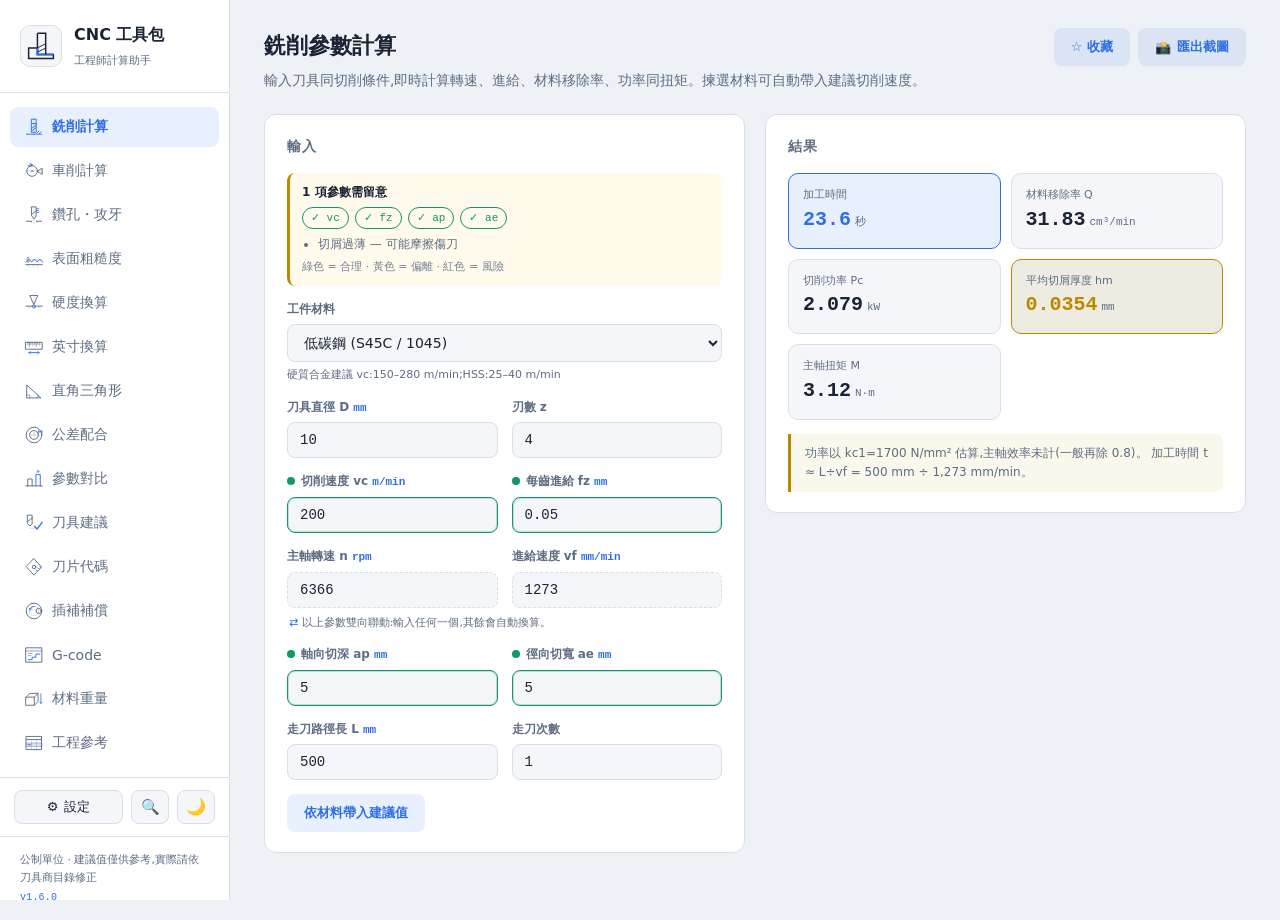
==== commit 222080af: "feat: v1.6.0 — 材料庫加至 40 種，球頭刀有效直徑 車間常用牌號（4340、P20、2205、POM 等）可以帶入建議切削速度；球頭精加工按切深計 Deff，避免用名義直徑低估轉速。 " ====
--- a/index.html
+++ b/index.html
@@ -533,6 +533,25 @@
             <div class="results" id="scallop-results"></div>
             <div class="note" data-i18n="scallop.note">殘料高度即係相鄰刀路之間留低嘅波峰高度。</div>
           </div>
+          <div class="card">
+            <h3 data-i18n="deff.card">球頭有效直徑</h3>
+            <div class="field-row">
+              <div class="field">
+                <label><span data-i18n="lbl.ballDia">球刀直徑 D</span> <em data-ukind="len">mm</em></label>
+                <input type="number" id="deff-d" value="10" min="0" step="any" data-ukind="len">
+              </div>
+              <div class="field">
+                <label><span data-i18n="lbl.deffAp">軸向切深 ap（由刀尖計）</span> <em data-ukind="len">mm</em></label>
+                <input type="number" id="deff-ap" value="0.5" min="0" step="any" data-ukind="len">
+              </div>
+            </div>
+            <div class="field">
+              <label><span data-i18n="lbl.deffVc">目標切削速度 vc</span> <em data-ukind="vc">m/min</em></label>
+              <input type="number" id="deff-vc" value="200" min="0" step="any" data-ukind="vc">
+            </div>
+            <div class="results" id="deff-results"></div>
+            <div class="note" id="deff-note"></div>
+          </div>
         </div>
       </section>
 
